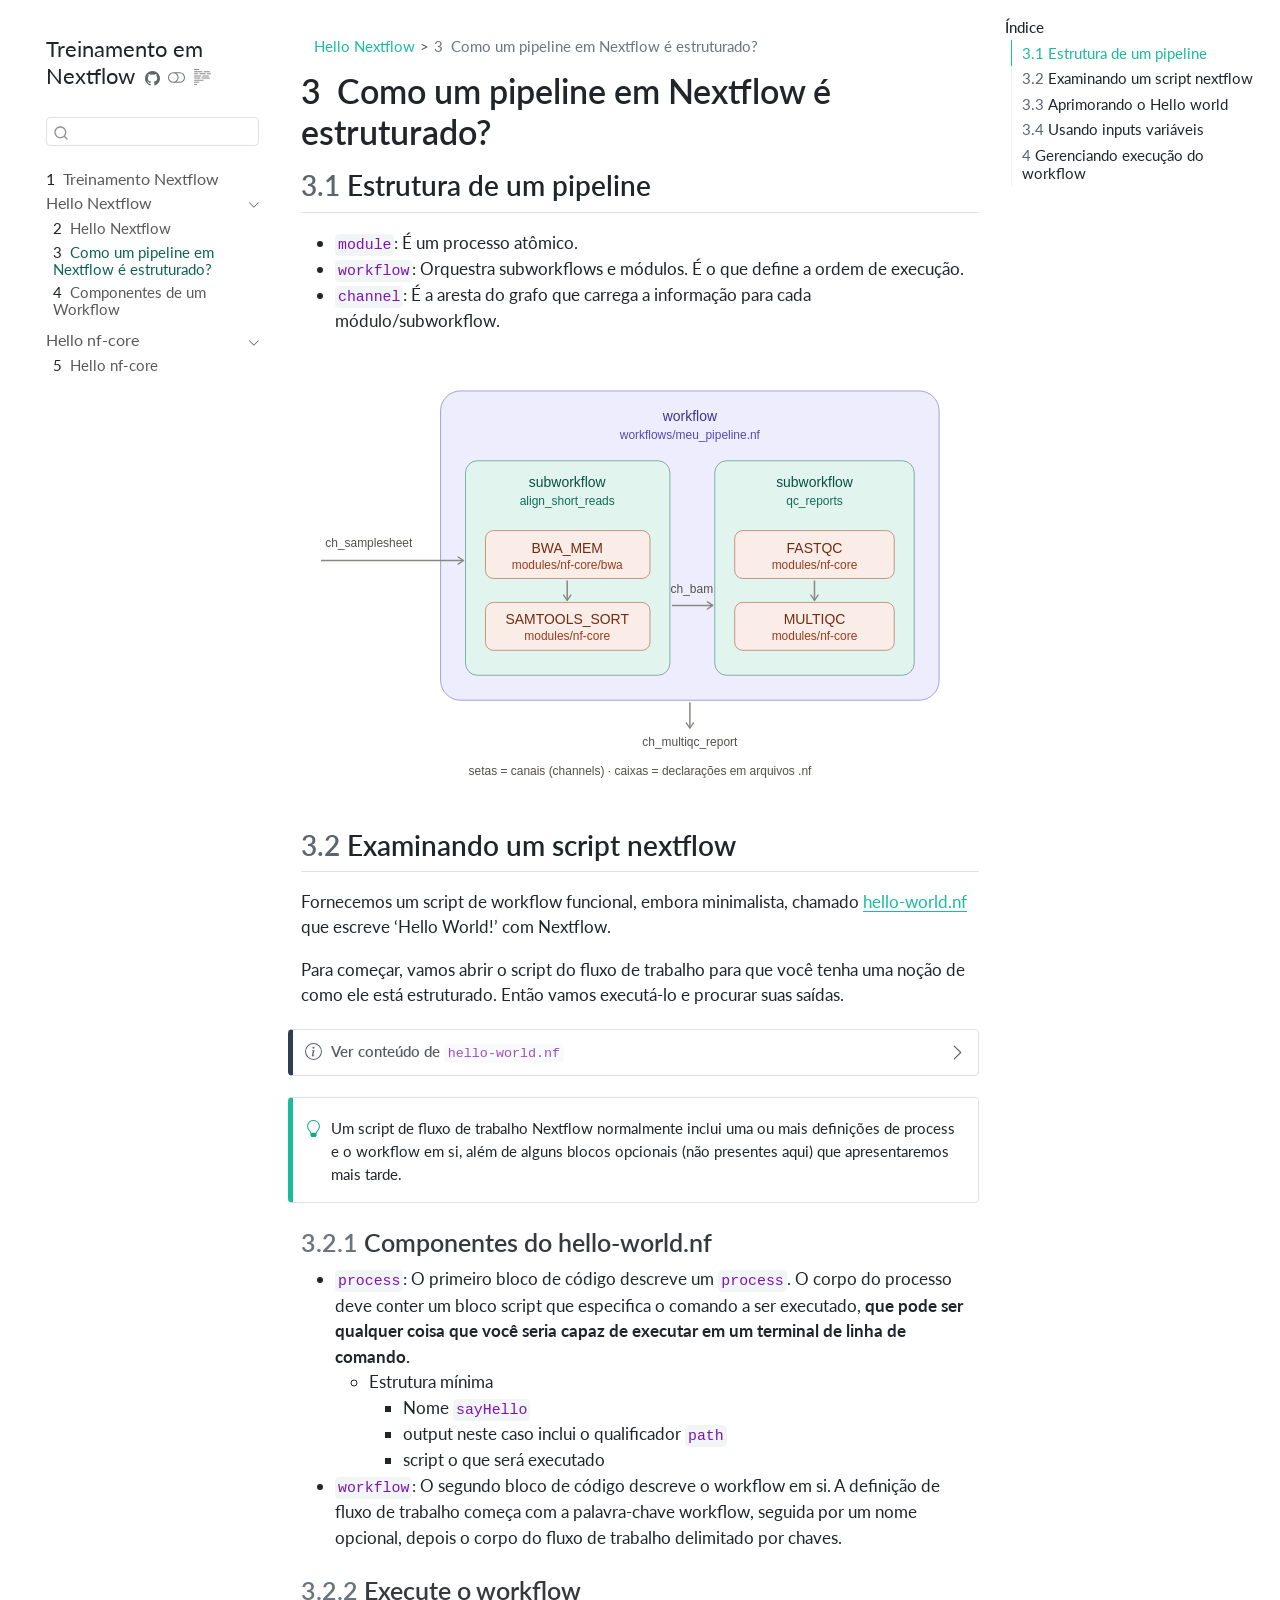
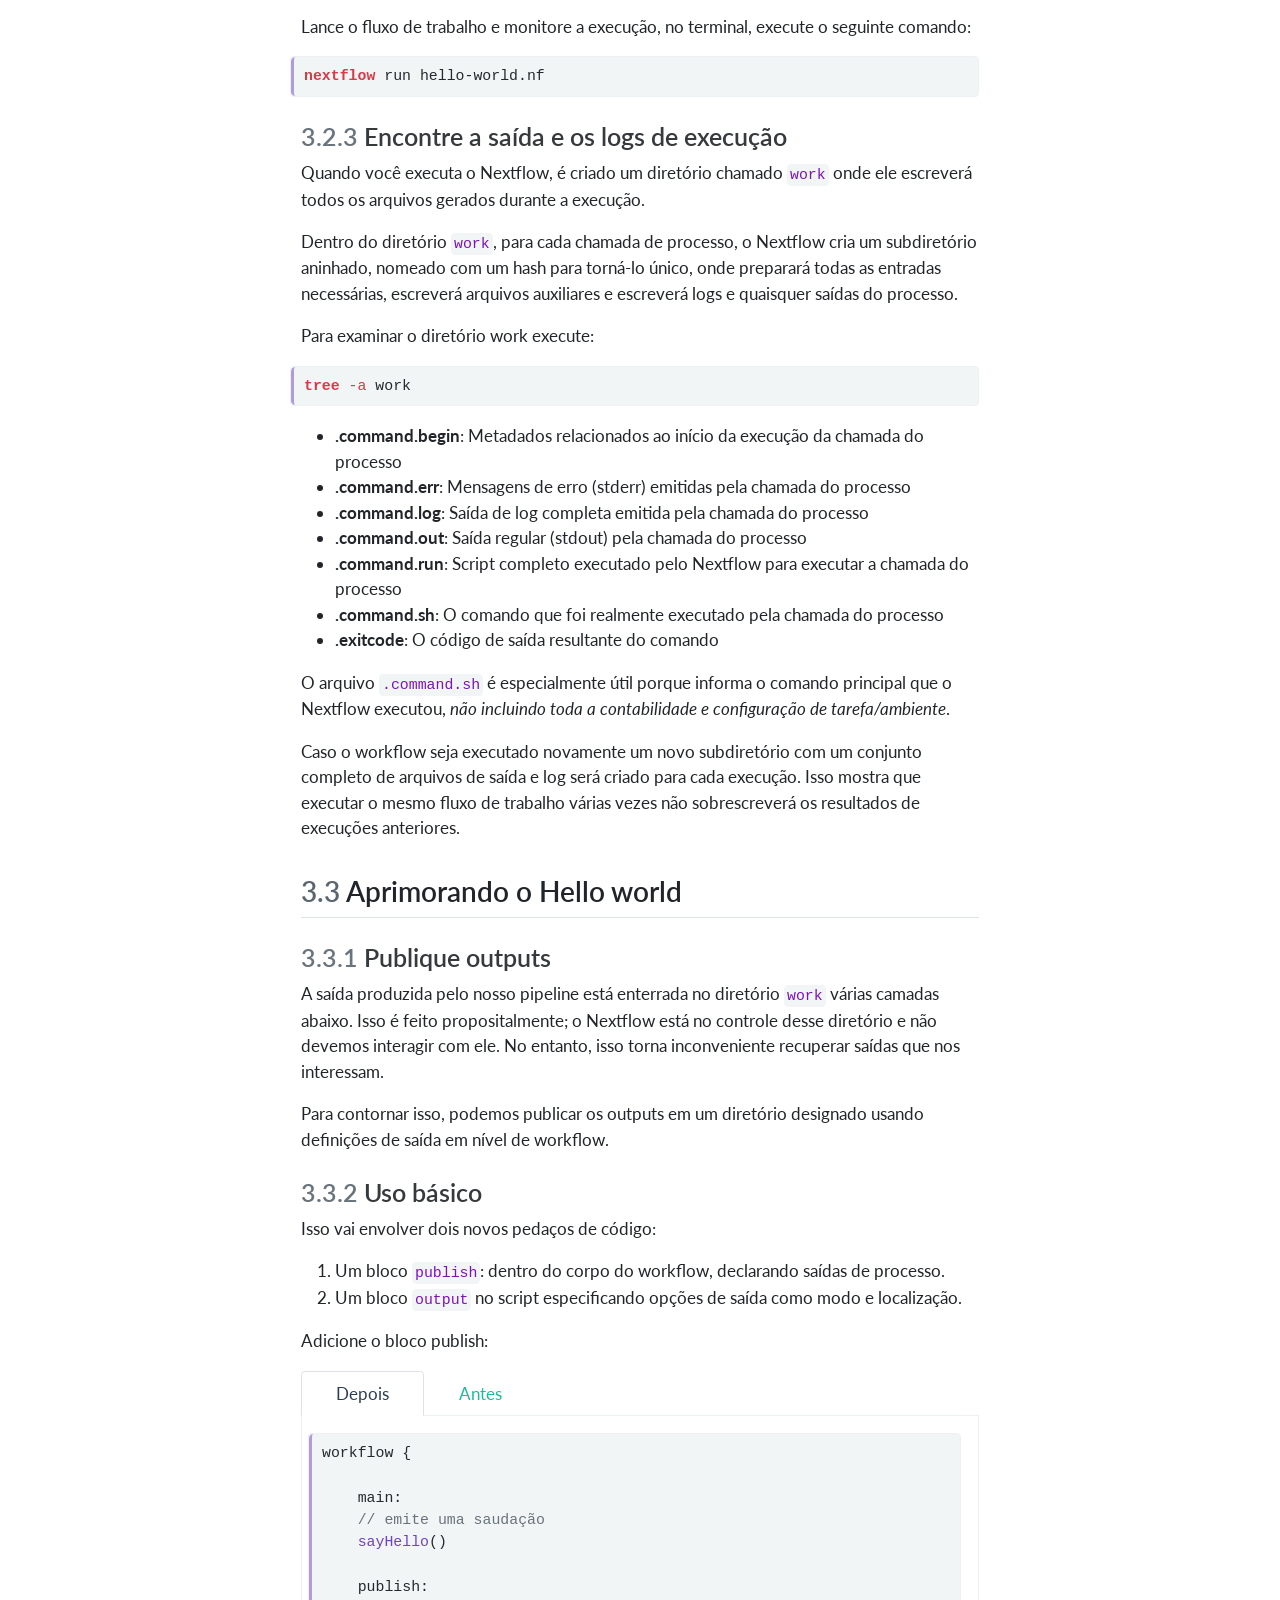
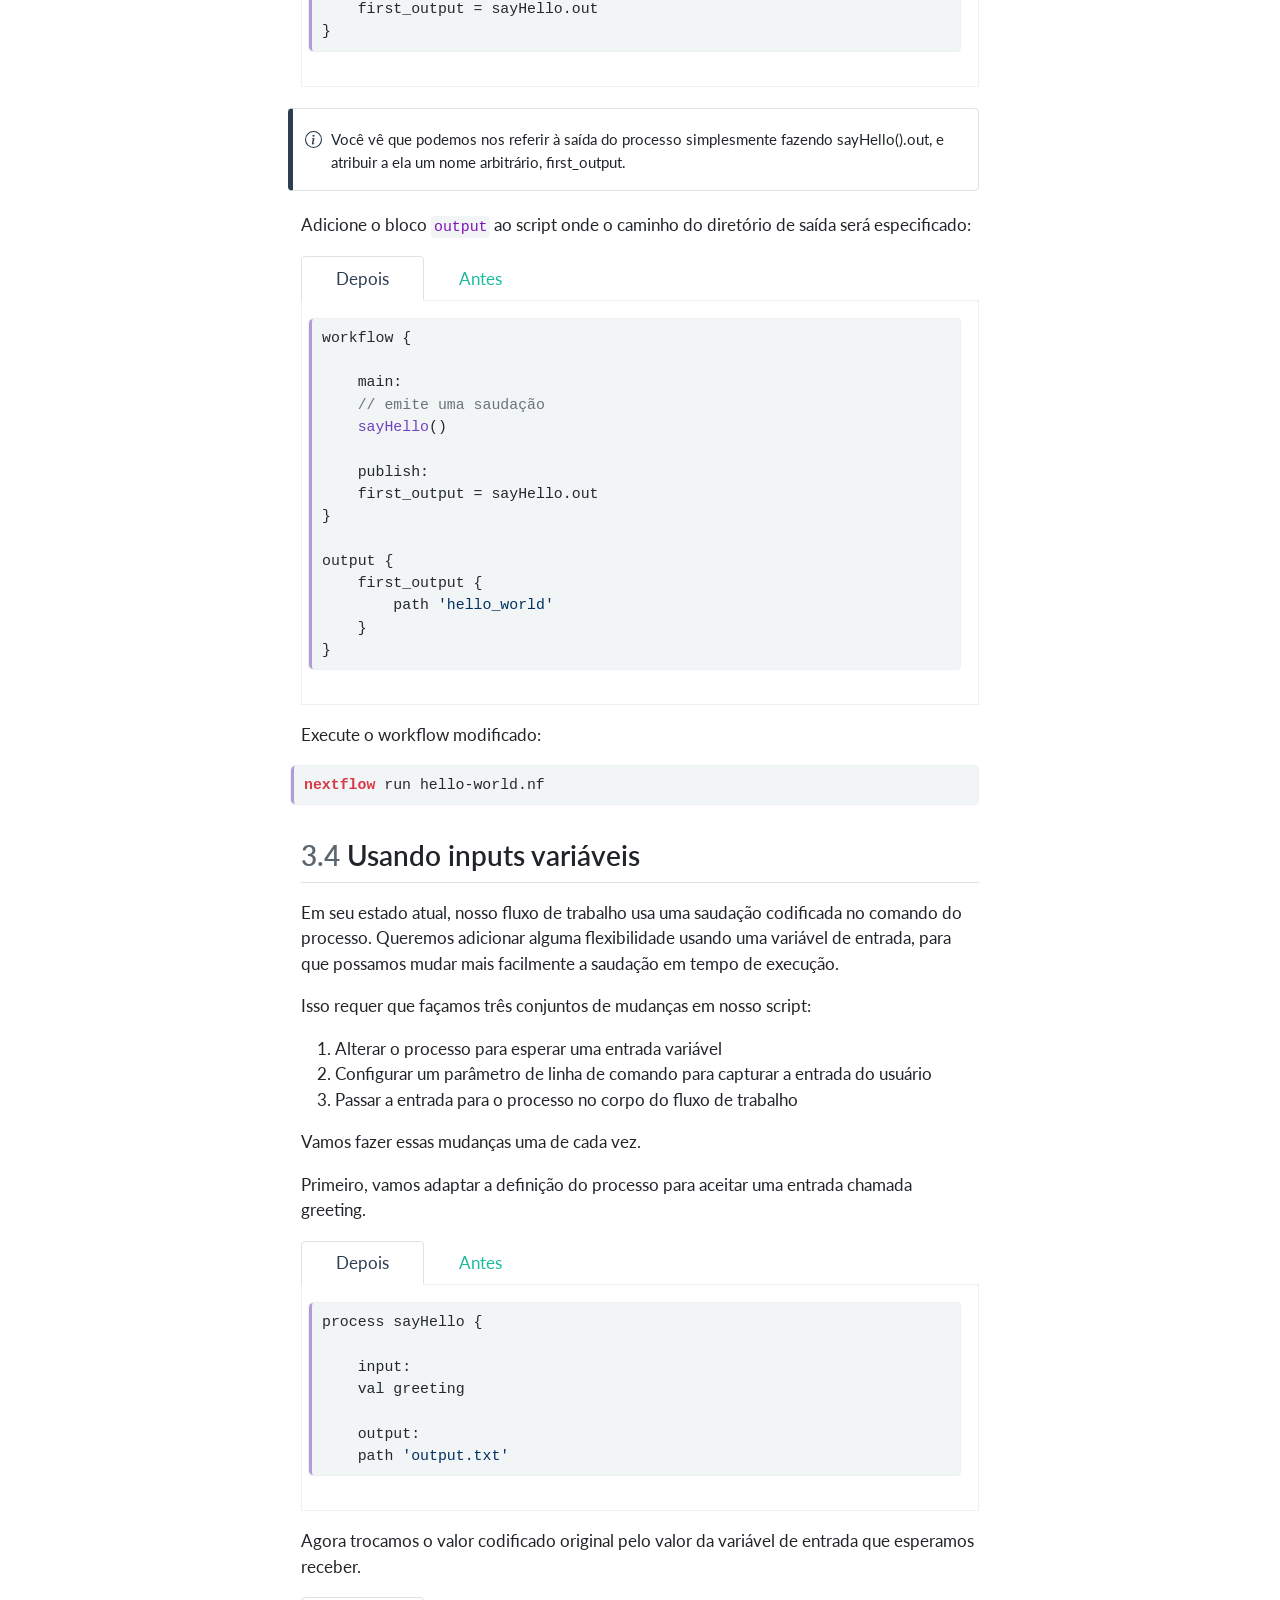
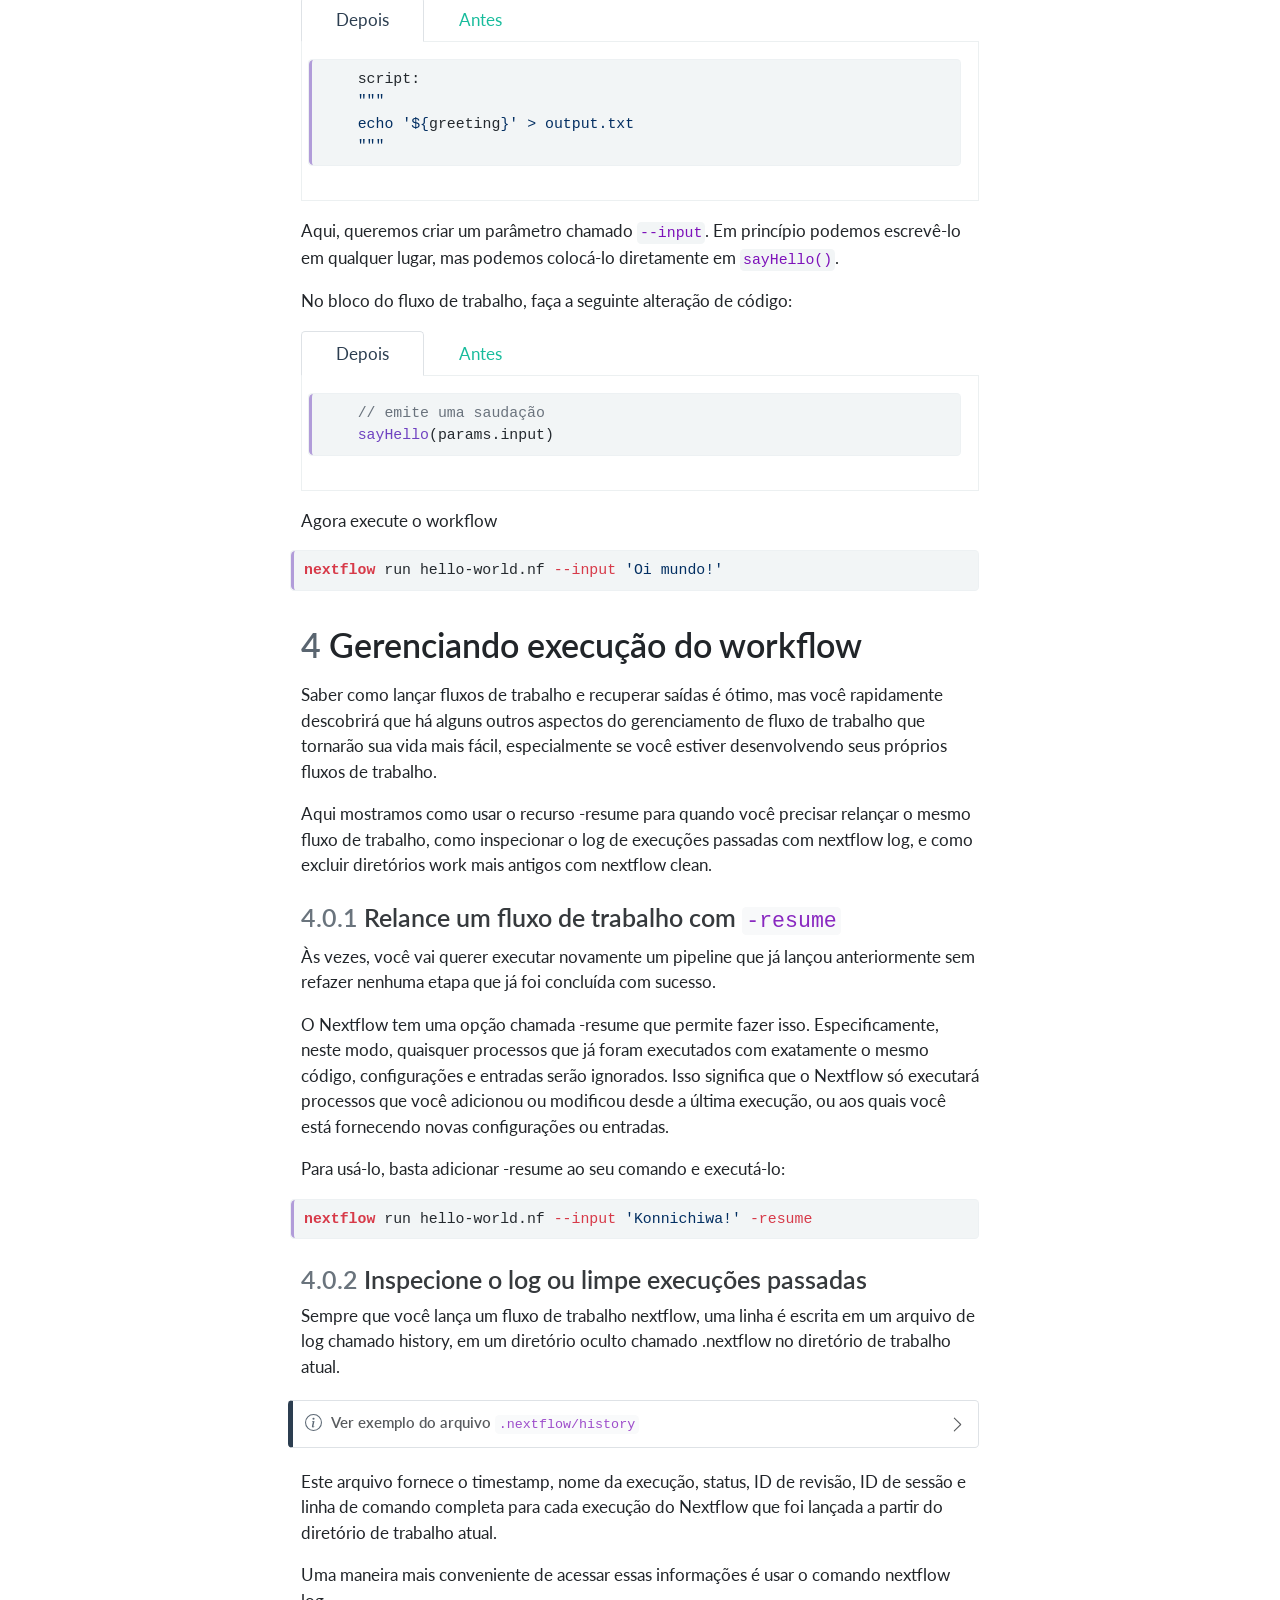
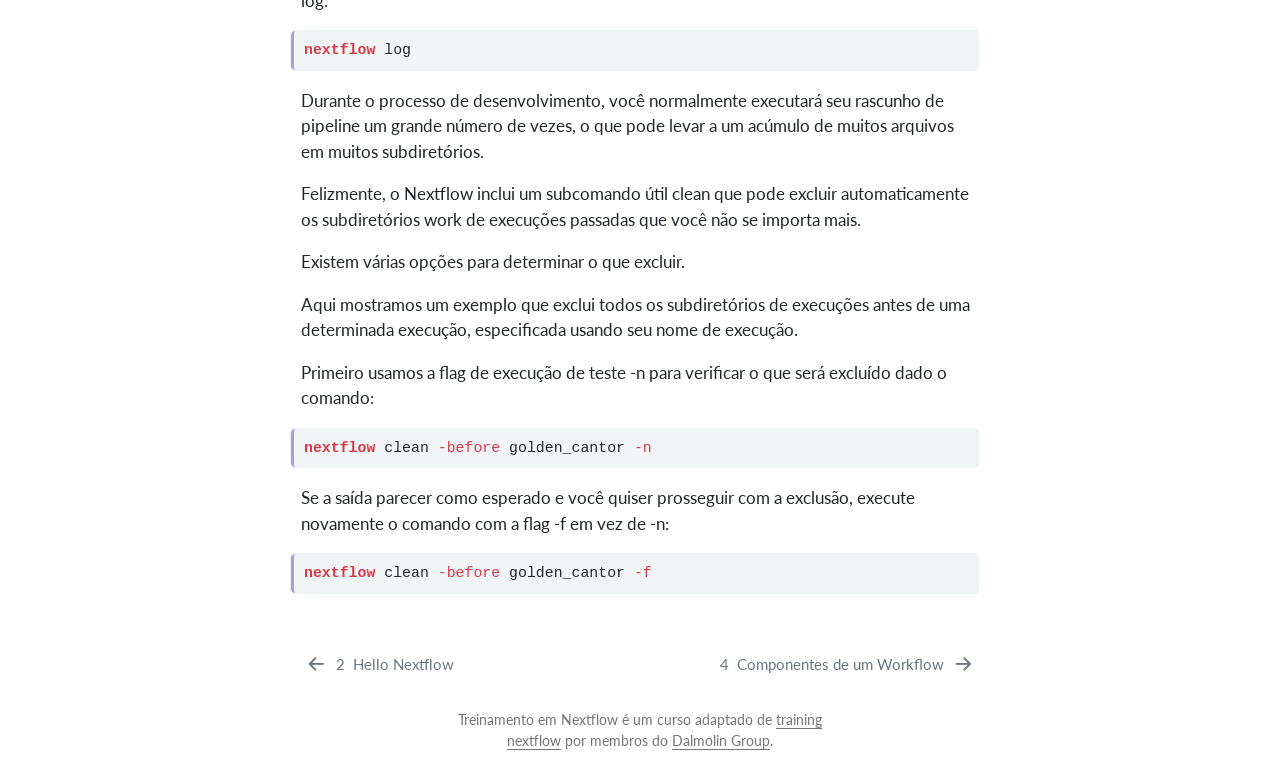
==== 01_2_hello_nextflow.html @ 9cb598df "Built site for gh-pages" ====
<!DOCTYPE html>
<html xmlns="http://www.w3.org/1999/xhtml" lang="pt-BR" xml:lang="pt-BR"><head>

<meta charset="utf-8">
<meta name="generator" content="quarto-1.10.18">

<meta name="viewport" content="width=device-width, initial-scale=1.0, user-scalable=yes">


<title>3&nbsp; Como um pipeline em Nextflow é estruturado? – Treinamento em Nextflow</title>
<style>
/* Default styles provided by pandoc.
** See https://pandoc.org/MANUAL.html#variables-for-html for config info.
*/
span.smallcaps{font-variant: small-caps;}
div.columns{display: flex; gap: 1.5em;}
div.column{flex: auto;}
@media screen {
div.columns{gap: min(4vw, 1.5em);}
div.column{overflow-x: auto;}
}
div.hanging-indent{margin-left: 1.5em; text-indent: -1.5em;}
ul.task-list{list-style: none;}
ul.task-list li input[type="checkbox"] {
  width: 0.8em;
  margin: 0 0.8em 0.2em -1em; /* quarto-specific, see https://github.com/quarto-dev/quarto-cli/issues/4556 */ 
  vertical-align: middle;
}
/* CSS for syntax highlighting */
html { -webkit-text-size-adjust: 100%; }
pre > code.sourceCode { white-space: pre; position: relative; }
pre > code.sourceCode > span { display: inline-block; line-height: 1.25; }
pre > code.sourceCode > span:empty { height: 1.2em; }
.sourceCode { overflow: visible; }
code.sourceCode > span { color: inherit; text-decoration: inherit; }
div.sourceCode { margin: 1em 0; }
pre.sourceCode { margin: 0; }
@media screen {
div.sourceCode { overflow: auto; }
}
@media print {
pre > code.sourceCode { white-space: pre-wrap; }
pre > code.sourceCode > span { text-indent: -5em; padding-left: 5em; }
}
pre.numberSource code
  { counter-reset: source-line 0; }
pre.numberSource code > span
  { position: relative; left: -4em; counter-increment: source-line; }
pre.numberSource code > span > a:first-child::before
  { content: counter(source-line);
    position: relative; left: -1em; text-align: right; vertical-align: baseline;
    border: none; display: inline-block;
    -webkit-touch-callout: none; -webkit-user-select: none;
    -khtml-user-select: none; -moz-user-select: none;
    -ms-user-select: none; user-select: none;
    padding: 0 4px; width: 4em;
  }
pre.numberSource { margin-left: 3em;  padding-left: 4px; }
div.sourceCode
  {   }
@media screen {
pre > code.sourceCode > span > a:first-child::before { text-decoration: underline; }
}
</style>


<script src="site_libs/quarto-nav/quarto-nav.js"></script>
<script src="site_libs/quarto-nav/headroom.min.js"></script>
<script src="site_libs/clipboard/clipboard.min.js"></script>
<script src="site_libs/quarto-search/autocomplete.umd.js"></script>
<script src="site_libs/quarto-search/fuse.min.js"></script>
<script src="site_libs/quarto-search/quarto-search.js"></script>
<meta name="quarto:offset" content="./">
<link href="./01_3_hello_nextflow.html" rel="next">
<link href="./01_1_hello_nextflow.html" rel="prev">
<link href="./content/images/dalmolin_icon.svg" rel="icon" type="image/svg+xml">
<script src="site_libs/quarto-html/quarto.js" type="module"></script>
<script src="site_libs/quarto-html/tabsets/tabsets.js" type="module"></script>
<script src="site_libs/quarto-html/popper.min.js"></script>
<script src="site_libs/quarto-html/tippy.umd.min.js"></script>
<script src="site_libs/quarto-html/anchor.min.js"></script>
<link href="site_libs/quarto-html/tippy.css" rel="stylesheet">
<link href="site_libs/quarto-html/quarto-syntax-highlighting-bb62276ab45c84d9efd712f51ff97b5a.css" rel="stylesheet" class="quarto-color-scheme" id="quarto-text-highlighting-styles">
<link href="site_libs/quarto-html/quarto-syntax-highlighting-dark-5a1953863e1f72ef3b996ef827f01ca7.css" rel="stylesheet" class="quarto-color-scheme quarto-color-alternate" id="quarto-text-highlighting-styles">
<link href="site_libs/quarto-html/quarto-syntax-highlighting-bb62276ab45c84d9efd712f51ff97b5a.css" rel="stylesheet" class="quarto-color-scheme-extra" id="quarto-text-highlighting-styles">
<script src="site_libs/bootstrap/bootstrap.min.js"></script>
<link href="site_libs/bootstrap/bootstrap-icons.css" rel="stylesheet">
<link href="site_libs/bootstrap/bootstrap-d132114d4b10ad95e4942235b6d008bb.min.css" rel="stylesheet" append-hash="true" class="quarto-color-scheme" id="quarto-bootstrap" data-mode="light">
<link href="site_libs/bootstrap/bootstrap-dark-146eb0c6646dbe20be96f61bd013ac73.min.css" rel="stylesheet" append-hash="true" class="quarto-color-scheme quarto-color-alternate" id="quarto-bootstrap" data-mode="dark">
<link href="site_libs/bootstrap/bootstrap-d132114d4b10ad95e4942235b6d008bb.min.css" rel="stylesheet" append-hash="true" class="quarto-color-scheme-extra" id="quarto-bootstrap" data-mode="light">
<script id="quarto-search-options" type="application/json">{
  "location": "sidebar",
  "copy-button": false,
  "collapse-after": 3,
  "panel-placement": "start",
  "type": "textbox",
  "limit": 50,
  "keyboard-shortcut": [
    "f",
    "/",
    "s"
  ],
  "show-item-context": false,
  "language": {
    "search-no-results-text": "Nenhum resultado",
    "search-matching-documents-text": "documentos correspondentes",
    "search-copy-link-title": "Copiar link para a busca",
    "search-hide-matches-text": "Esconder correspondências adicionais",
    "search-more-match-text": "mais correspondência neste documento",
    "search-more-matches-text": "mais correspondências neste documento",
    "search-clear-button-title": "Limpar",
    "search-text-placeholder": "",
    "search-detached-cancel-button-title": "Cancelar",
    "search-submit-button-title": "Enviar",
    "search-label": "Procurar"
  }
}</script>


</head>

<body class="nav-sidebar floating quarto-light"><script id="quarto-html-before-body" type="application/javascript">
    const toggleBodyColorMode = (bsSheetEl) => {
      const mode = bsSheetEl.getAttribute("data-mode");
      const bodyEl = window.document.querySelector("body");
      if (mode === "dark") {
        bodyEl.classList.add("quarto-dark");
        bodyEl.classList.remove("quarto-light");
      } else {
        bodyEl.classList.add("quarto-light");
        bodyEl.classList.remove("quarto-dark");
      }
    }
    const toggleBodyColorPrimary = () => {
      const bsSheetEl = window.document.querySelector("link#quarto-bootstrap:not([rel=disabled-stylesheet])");
      if (bsSheetEl) {
        toggleBodyColorMode(bsSheetEl);
      }
    }
    const setColorSchemeToggle = (alternate) => {
      const toggles = window.document.querySelectorAll('.quarto-color-scheme-toggle');
      for (let i=0; i < toggles.length; i++) {
        const toggle = toggles[i];
        if (toggle) {
          if (alternate) {
            toggle.classList.add("alternate");
          } else {
            toggle.classList.remove("alternate");
          }
        }
      }
    };
    const toggleColorMode = (alternate) => {
      // Switch the stylesheets
      const primaryStylesheets = window.document.querySelectorAll('link.quarto-color-scheme:not(.quarto-color-alternate)');
      const alternateStylesheets = window.document.querySelectorAll('link.quarto-color-scheme.quarto-color-alternate');
      manageTransitions('#quarto-margin-sidebar .nav-link', false);
      if (alternate) {
        // note: dark is layered on light, we don't disable primary!
        enableStylesheet(alternateStylesheets);
        for (const sheetNode of alternateStylesheets) {
          if (sheetNode.id === "quarto-bootstrap") {
            toggleBodyColorMode(sheetNode);
          }
        }
      } else {
        disableStylesheet(alternateStylesheets);
        enableStylesheet(primaryStylesheets)
        toggleBodyColorPrimary();
      }
      manageTransitions('#quarto-margin-sidebar .nav-link', true);
      // Switch the toggles
      setColorSchemeToggle(alternate)
      // Hack to workaround the fact that safari doesn't
      // properly recolor the scrollbar when toggling (#1455)
      if (navigator.userAgent.indexOf('Safari') > 0 && navigator.userAgent.indexOf('Chrome') == -1) {
        manageTransitions("body", false);
        window.scrollTo(0, 1);
        setTimeout(() => {
          window.scrollTo(0, 0);
          manageTransitions("body", true);
        }, 40);
      }
    }
    const disableStylesheet = (stylesheets) => {
      for (let i=0; i < stylesheets.length; i++) {
        const stylesheet = stylesheets[i];
        stylesheet.rel = 'disabled-stylesheet';
      }
    }
    const enableStylesheet = (stylesheets) => {
      for (let i=0; i < stylesheets.length; i++) {
        const stylesheet = stylesheets[i];
        if(stylesheet.rel !== 'stylesheet') { // for Chrome, which will still FOUC without this check
          stylesheet.rel = 'stylesheet';
        }
      }
    }
    const manageTransitions = (selector, allowTransitions) => {
      const els = window.document.querySelectorAll(selector);
      for (let i=0; i < els.length; i++) {
        const el = els[i];
        if (allowTransitions) {
          el.classList.remove('notransition');
        } else {
          el.classList.add('notransition');
        }
      }
    }
    const isFileUrl = () => {
      return window.location.protocol === 'file:';
    }
    const hasAlternateSentinel = () => {
      let styleSentinel = getColorSchemeSentinel();
      if (styleSentinel !== null) {
        return styleSentinel === "alternate";
      } else {
        return false;
      }
    }
    const setStyleSentinel = (alternate) => {
      const value = alternate ? "alternate" : "default";
      if (!isFileUrl()) {
        window.localStorage.setItem("quarto-color-scheme", value);
      } else {
        localAlternateSentinel = value;
      }
    }
    const getColorSchemeSentinel = () => {
      if (!isFileUrl()) {
        const storageValue = window.localStorage.getItem("quarto-color-scheme");
        return storageValue != null ? storageValue : localAlternateSentinel;
      } else {
        return localAlternateSentinel;
      }
    }
    const toggleGiscusIfUsed = (isAlternate, darkModeDefault) => {
      const baseTheme = document.querySelector('#giscus-base-theme')?.value ?? 'light';
      const alternateTheme = document.querySelector('#giscus-alt-theme')?.value ?? 'dark';
      let newTheme = '';
      if(authorPrefersDark) {
        newTheme = isAlternate ? baseTheme : alternateTheme;
      } else {
        newTheme = isAlternate ? alternateTheme : baseTheme;
      }
      const changeGiscusTheme = () => {
        // From: https://github.com/giscus/giscus/issues/336
        const sendMessage = (message) => {
          const iframe = document.querySelector('iframe.giscus-frame');
          if (!iframe) return;
          iframe.contentWindow.postMessage({ giscus: message }, 'https://giscus.app');
        }
        sendMessage({
          setConfig: {
            theme: newTheme
          }
        });
      }
      const isGiscussLoaded = window.document.querySelector('iframe.giscus-frame') !== null;
      if (isGiscussLoaded) {
        changeGiscusTheme();
      }
    };
    const authorPrefersDark = false;
    const darkModeDefault = authorPrefersDark;
      document.querySelector('link#quarto-text-highlighting-styles.quarto-color-scheme-extra').rel = 'disabled-stylesheet';
      document.querySelector('link#quarto-bootstrap.quarto-color-scheme-extra').rel = 'disabled-stylesheet';
    let localAlternateSentinel = darkModeDefault ? 'alternate' : 'default';
    // Dark / light mode switch
    window.quartoToggleColorScheme = () => {
      // Read the current dark / light value
      let toAlternate = !hasAlternateSentinel();
      toggleColorMode(toAlternate);
      setStyleSentinel(toAlternate);
      toggleGiscusIfUsed(toAlternate, darkModeDefault);
      window.dispatchEvent(new Event('resize'));
    };
    // Switch to dark mode if need be
    if (hasAlternateSentinel()) {
      toggleColorMode(true);
    } else {
      toggleColorMode(false);
    }
  </script>

<div id="quarto-search-results"></div>
  <header id="quarto-header" class="headroom fixed-top">
  <nav class="quarto-secondary-nav">
    <div class="container-fluid d-flex">
      <button type="button" class="quarto-btn-toggle btn" data-bs-toggle="collapse" role="button" data-bs-target=".quarto-sidebar-collapse-item" aria-controls="quarto-sidebar" aria-expanded="false" aria-label="Alternar barra lateral" onclick="if (window.quartoToggleHeadroom) { window.quartoToggleHeadroom(); }">
        <i class="bi bi-layout-text-sidebar-reverse"></i>
      </button>
        <nav class="quarto-page-breadcrumbs" aria-label="breadcrumb"><ol class="breadcrumb"><li class="breadcrumb-item"><a href="./01_1_hello_nextflow.html">Hello Nextflow</a></li><li class="breadcrumb-item"><a href="./01_2_hello_nextflow.html"><span class="chapter-number">3</span>&nbsp; <span class="chapter-title">Como um pipeline em Nextflow é estruturado?</span></a></li></ol></nav>
        <a class="flex-grow-1" role="navigation" data-bs-toggle="collapse" data-bs-target=".quarto-sidebar-collapse-item" aria-controls="quarto-sidebar" aria-expanded="false" aria-label="Alternar barra lateral" onclick="if (window.quartoToggleHeadroom) { window.quartoToggleHeadroom(); }">      
        </a>
      <button type="button" class="btn quarto-search-button" aria-label="Procurar" onclick="window.quartoOpenSearch();">
        <i class="bi bi-search"></i>
      </button>
    </div>
  </nav>
</header>
<!-- content -->
<div id="quarto-content" class="quarto-container page-columns page-rows-contents page-layout-article">
<!-- sidebar -->
  <nav id="quarto-sidebar" class="sidebar collapse collapse-horizontal quarto-sidebar-collapse-item sidebar-navigation floating overflow-auto">
    <div class="pt-lg-2 mt-2 text-left sidebar-header">
    <div class="sidebar-title mb-0 py-0">
      <a href="./">Treinamento em Nextflow</a> 
        <div class="sidebar-tools-main tools-wide">
    <a href="https://github.com/dalmolingroup/nextflow_training" title="Código fonte" class="quarto-navigation-tool px-1" aria-label="Código fonte"><i class="bi bi-github"></i></a>
  <a href="" class="quarto-color-scheme-toggle quarto-navigation-tool  px-1" onclick="window.quartoToggleColorScheme(); return false;" title="Alternar modo escuro"><i class="bi"></i></a>
  <a href="" class="quarto-reader-toggle quarto-navigation-tool px-1" onclick="window.quartoToggleReader(); return false;" title="Alternar modo de leitor">
  <div class="quarto-reader-toggle-btn">
  <i class="bi"></i>
  </div>
</a>
</div>
    </div>
      </div>
        <div class="mt-2 flex-shrink-0 align-items-center">
        <div class="sidebar-search">
        <div id="quarto-search" class="" title="Procurar"></div>
        </div>
        </div>
    <div class="sidebar-menu-container"> 
    <ul class="list-unstyled mt-1">
        <li class="sidebar-item">
  <div class="sidebar-item-container"> 
  <a href="./index.html" class="sidebar-item-text sidebar-link">
 <span class="menu-text"><span class="chapter-number">1</span>&nbsp; <span class="chapter-title">Treinamento Nextflow</span></span></a>
  </div>
</li>
        <li class="sidebar-item sidebar-item-section">
      <div class="sidebar-item-container"> 
            <a class="sidebar-item-text sidebar-link text-start" data-bs-toggle="collapse" data-bs-target="#quarto-sidebar-section-1" role="navigation" aria-expanded="true">
 <span class="menu-text">Hello Nextflow</span></a>
          <a class="sidebar-item-toggle text-start" data-bs-toggle="collapse" data-bs-target="#quarto-sidebar-section-1" role="navigation" aria-expanded="true" aria-label="Alternar seção">
            <i class="bi bi-chevron-right ms-2"></i>
          </a> 
      </div>
      <ul id="quarto-sidebar-section-1" class="collapse list-unstyled sidebar-section depth1 show">  
          <li class="sidebar-item">
  <div class="sidebar-item-container"> 
  <a href="./01_1_hello_nextflow.html" class="sidebar-item-text sidebar-link">
 <span class="menu-text"><span class="chapter-number">2</span>&nbsp; <span class="chapter-title">Hello Nextflow</span></span></a>
  </div>
</li>
          <li class="sidebar-item">
  <div class="sidebar-item-container"> 
  <a href="./01_2_hello_nextflow.html" class="sidebar-item-text sidebar-link active">
 <span class="menu-text"><span class="chapter-number">3</span>&nbsp; <span class="chapter-title">Como um pipeline em Nextflow é estruturado?</span></span></a>
  </div>
</li>
          <li class="sidebar-item">
  <div class="sidebar-item-container"> 
  <a href="./01_3_hello_nextflow.html" class="sidebar-item-text sidebar-link">
 <span class="menu-text"><span class="chapter-number">4</span>&nbsp; <span class="chapter-title">Componentes de um Workflow</span></span></a>
  </div>
</li>
      </ul>
  </li>
        <li class="sidebar-item sidebar-item-section">
      <div class="sidebar-item-container"> 
            <a class="sidebar-item-text sidebar-link text-start" data-bs-toggle="collapse" data-bs-target="#quarto-sidebar-section-2" role="navigation" aria-expanded="true">
 <span class="menu-text">Hello nf-core</span></a>
          <a class="sidebar-item-toggle text-start" data-bs-toggle="collapse" data-bs-target="#quarto-sidebar-section-2" role="navigation" aria-expanded="true" aria-label="Alternar seção">
            <i class="bi bi-chevron-right ms-2"></i>
          </a> 
      </div>
      <ul id="quarto-sidebar-section-2" class="collapse list-unstyled sidebar-section depth1 show">  
          <li class="sidebar-item">
  <div class="sidebar-item-container"> 
  <a href="./02_hello_nf-core.html" class="sidebar-item-text sidebar-link">
 <span class="menu-text"><span class="chapter-number">5</span>&nbsp; <span class="chapter-title">Hello nf-core</span></span></a>
  </div>
</li>
      </ul>
  </li>
    </ul>
    </div>
</nav>
<div id="quarto-sidebar-glass" class="quarto-sidebar-collapse-item" data-bs-toggle="collapse" data-bs-target=".quarto-sidebar-collapse-item"></div>
<!-- margin-sidebar -->
    <div id="quarto-margin-sidebar" class="sidebar margin-sidebar">
        <nav id="TOC" role="doc-toc" class="toc-active">
    <h2 id="toc-title">Índice</h2>
   
  <ul>
  <li><a href="#estrutura-de-um-pipeline" id="toc-estrutura-de-um-pipeline" class="nav-link active" data-scroll-target="#estrutura-de-um-pipeline"><span class="header-section-number">3.1</span> Estrutura de um pipeline</a></li>
  <li><a href="#examinando-um-script-nextflow" id="toc-examinando-um-script-nextflow" class="nav-link" data-scroll-target="#examinando-um-script-nextflow"><span class="header-section-number">3.2</span> Examinando um script nextflow</a>
  <ul class="collapse">
  <li><a href="#componentes-do-hello-world.nf" id="toc-componentes-do-hello-world.nf" class="nav-link" data-scroll-target="#componentes-do-hello-world.nf"><span class="header-section-number">3.2.1</span> Componentes do hello-world.nf</a></li>
  <li><a href="#execute-o-workflow" id="toc-execute-o-workflow" class="nav-link" data-scroll-target="#execute-o-workflow"><span class="header-section-number">3.2.2</span> Execute o workflow</a></li>
  <li><a href="#encontre-a-saída-e-os-logs-de-execução" id="toc-encontre-a-saída-e-os-logs-de-execução" class="nav-link" data-scroll-target="#encontre-a-saída-e-os-logs-de-execução"><span class="header-section-number">3.2.3</span> Encontre a saída e os logs de execução</a></li>
  </ul></li>
  <li><a href="#aprimorando-o-hello-world" id="toc-aprimorando-o-hello-world" class="nav-link" data-scroll-target="#aprimorando-o-hello-world"><span class="header-section-number">3.3</span> Aprimorando o Hello world</a>
  <ul class="collapse">
  <li><a href="#publique-outputs" id="toc-publique-outputs" class="nav-link" data-scroll-target="#publique-outputs"><span class="header-section-number">3.3.1</span> Publique outputs</a></li>
  <li><a href="#uso-básico" id="toc-uso-básico" class="nav-link" data-scroll-target="#uso-básico"><span class="header-section-number">3.3.2</span> Uso básico</a></li>
  </ul></li>
  <li><a href="#usando-inputs-variáveis" id="toc-usando-inputs-variáveis" class="nav-link" data-scroll-target="#usando-inputs-variáveis"><span class="header-section-number">3.4</span> Usando inputs variáveis</a></li>
  <li><a href="#gerenciando-execução-do-workflow" id="toc-gerenciando-execução-do-workflow" class="nav-link" data-scroll-target="#gerenciando-execução-do-workflow"><span class="header-section-number">4</span> Gerenciando execução do workflow</a>
  <ul class="collapse">
  <li><a href="#relance-um-fluxo-de-trabalho-com--resume" id="toc-relance-um-fluxo-de-trabalho-com--resume" class="nav-link" data-scroll-target="#relance-um-fluxo-de-trabalho-com--resume"><span class="header-section-number">4.0.1</span> Relance um fluxo de trabalho com <code>-resume</code></a></li>
  <li><a href="#inspecione-o-log-ou-limpe-execuções-passadas" id="toc-inspecione-o-log-ou-limpe-execuções-passadas" class="nav-link" data-scroll-target="#inspecione-o-log-ou-limpe-execuções-passadas"><span class="header-section-number">4.0.2</span> Inspecione o log ou limpe execuções passadas</a></li>
  </ul></li>
  </ul>
</nav>
    </div>
<!-- main -->
<main class="content" id="quarto-document-content">


<header id="title-block-header" class="quarto-title-block default"><nav class="quarto-page-breadcrumbs quarto-title-breadcrumbs d-none d-lg-block" aria-label="breadcrumb"><ol class="breadcrumb"><li class="breadcrumb-item"><a href="./01_1_hello_nextflow.html">Hello Nextflow</a></li><li class="breadcrumb-item"><a href="./01_2_hello_nextflow.html"><span class="chapter-number">3</span>&nbsp; <span class="chapter-title">Como um pipeline em Nextflow é estruturado?</span></a></li></ol></nav>
<div class="quarto-title">
<h1 class="title"><span class="chapter-number">3</span>&nbsp; <span class="chapter-title">Como um pipeline em Nextflow é estruturado?</span></h1>
</div>



<div class="quarto-title-meta">

    
  
    
  </div>
  


</header>


<section id="estrutura-de-um-pipeline" class="level2" data-number="3.1">
<h2 data-number="3.1" class="anchored" data-anchor-id="estrutura-de-um-pipeline"><span class="header-section-number">3.1</span> Estrutura de um pipeline</h2>
<ul>
<li><strong><code>module</code></strong>: É um processo atômico.</li>
<li><strong><code>workflow</code></strong>: Orquestra subworkflows e módulos. É o que define a ordem de execução.</li>
<li><strong><code>channel</code></strong>: É a aresta do grafo que carrega a informação para cada módulo/subworkflow.</li>
</ul>
<p><img src="images/nextflow_workflow_subworkflow_module_structure.svg" class="img-fluid"></p>
</section>
<section id="examinando-um-script-nextflow" class="level2" data-number="3.2">
<h2 data-number="3.2" class="anchored" data-anchor-id="examinando-um-script-nextflow"><span class="header-section-number">3.2</span> Examinando um script nextflow</h2>
<p>Fornecemos um script de workflow funcional, embora minimalista, chamado <a href="../hello_nextflow/hello-world.nf">hello-world.nf</a> que escreve ‘Hello World!’ com Nextflow.</p>
<p>Para começar, vamos abrir o script do fluxo de trabalho para que você tenha uma noção de como ele está estruturado. Então vamos executá-lo e procurar suas saídas.</p>
<div class="callout callout-style-simple callout-note callout-titled">
<div class="callout-header d-flex align-content-center collapsed" data-bs-toggle="collapse" data-bs-target=".callout-1-contents" aria-controls="callout-1" aria-expanded="false" aria-label="Toggle callout">
<div class="callout-icon-container">
<i class="callout-icon"></i>
</div>
<div class="callout-title-container flex-fill">
<span class="screen-reader-only">Nota</span>Ver conteúdo de <code>hello-world.nf</code>
</div>
<div class="callout-btn-toggle d-inline-block border-0 py-1 ps-1 pe-0 float-end"><i class="callout-toggle"></i></div>
</div>
<div id="callout-1" class="callout-1-contents callout-collapse collapse">
<div class="callout-body-container callout-body">
<div class="code-copy-outer-scaffold"><div class="sourceCode" id="cb1"><pre class="sourceCode groovy code-with-copy"><code class="sourceCode groovy"><span id="cb1-1"><a href="#cb1-1" aria-hidden="true" tabindex="-1"></a>#<span class="op">!</span><span class="st">/usr/</span>bin<span class="op">/</span>env nextflow</span>
<span id="cb1-2"><a href="#cb1-2" aria-hidden="true" tabindex="-1"></a></span>
<span id="cb1-3"><a href="#cb1-3" aria-hidden="true" tabindex="-1"></a><span class="co">/*</span></span>
<span id="cb1-4"><a href="#cb1-4" aria-hidden="true" tabindex="-1"></a><span class="co"> * Use echo to print 'Hello World!' to a file</span></span>
<span id="cb1-5"><a href="#cb1-5" aria-hidden="true" tabindex="-1"></a><span class="co"> */</span></span>
<span id="cb1-6"><a href="#cb1-6" aria-hidden="true" tabindex="-1"></a>process sayHello <span class="op">{</span></span>
<span id="cb1-7"><a href="#cb1-7" aria-hidden="true" tabindex="-1"></a></span>
<span id="cb1-8"><a href="#cb1-8" aria-hidden="true" tabindex="-1"></a>    output<span class="op">:</span></span>
<span id="cb1-9"><a href="#cb1-9" aria-hidden="true" tabindex="-1"></a>    path <span class="st">'output.txt'</span></span>
<span id="cb1-10"><a href="#cb1-10" aria-hidden="true" tabindex="-1"></a></span>
<span id="cb1-11"><a href="#cb1-11" aria-hidden="true" tabindex="-1"></a>    script<span class="op">:</span></span>
<span id="cb1-12"><a href="#cb1-12" aria-hidden="true" tabindex="-1"></a>    <span class="st">"""</span></span>
<span id="cb1-13"><a href="#cb1-13" aria-hidden="true" tabindex="-1"></a><span class="st">    echo 'Hello World!' &gt; output.txt</span></span>
<span id="cb1-14"><a href="#cb1-14" aria-hidden="true" tabindex="-1"></a><span class="st">    """</span></span>
<span id="cb1-15"><a href="#cb1-15" aria-hidden="true" tabindex="-1"></a><span class="op">}</span></span>
<span id="cb1-16"><a href="#cb1-16" aria-hidden="true" tabindex="-1"></a></span>
<span id="cb1-17"><a href="#cb1-17" aria-hidden="true" tabindex="-1"></a>workflow <span class="op">{</span></span>
<span id="cb1-18"><a href="#cb1-18" aria-hidden="true" tabindex="-1"></a></span>
<span id="cb1-19"><a href="#cb1-19" aria-hidden="true" tabindex="-1"></a>    main<span class="op">:</span></span>
<span id="cb1-20"><a href="#cb1-20" aria-hidden="true" tabindex="-1"></a>    <span class="co">// emit a greeting</span></span>
<span id="cb1-21"><a href="#cb1-21" aria-hidden="true" tabindex="-1"></a>    <span class="fu">sayHello</span><span class="op">()</span></span>
<span id="cb1-22"><a href="#cb1-22" aria-hidden="true" tabindex="-1"></a></span>
<span id="cb1-23"><a href="#cb1-23" aria-hidden="true" tabindex="-1"></a><span class="op">}</span></span></code></pre></div><button title="Copiar para a área de transferência" class="code-copy-button"><i class="bi"></i></button></div>
</div>
</div>
</div>
<div class="callout callout-style-simple callout-tip">
<div class="callout-body d-flex">
<div class="callout-icon-container">
<i class="callout-icon"></i>
</div>
<div class="callout-body-container">
<p>Um script de fluxo de trabalho Nextflow normalmente inclui uma ou mais definições de process e o workflow em si, além de alguns blocos opcionais (não presentes aqui) que apresentaremos mais tarde.</p>
</div>
</div>
</div>
<section id="componentes-do-hello-world.nf" class="level3" data-number="3.2.1">
<h3 data-number="3.2.1" class="anchored" data-anchor-id="componentes-do-hello-world.nf"><span class="header-section-number">3.2.1</span> Componentes do hello-world.nf</h3>
<ul>
<li><strong><code>process</code></strong>: O primeiro bloco de código descreve um <code>process</code>. O corpo do processo deve conter um bloco script que especifica o comando a ser executado, <strong>que pode ser qualquer coisa que você seria capaz de executar em um terminal de linha de comando.</strong>
<ul>
<li>Estrutura mínima
<ul>
<li>Nome <code>sayHello</code></li>
<li>output neste caso inclui o qualificador <code>path</code></li>
<li>script o que será executado</li>
</ul></li>
</ul></li>
<li><strong><code>workflow</code></strong>: O segundo bloco de código descreve o workflow em si. A definição de fluxo de trabalho começa com a palavra-chave workflow, seguida por um nome opcional, depois o corpo do fluxo de trabalho delimitado por chaves.</li>
</ul>
</section>
<section id="execute-o-workflow" class="level3" data-number="3.2.2">
<h3 data-number="3.2.2" class="anchored" data-anchor-id="execute-o-workflow"><span class="header-section-number">3.2.2</span> Execute o workflow</h3>
<p>Lance o fluxo de trabalho e monitore a execução, no terminal, execute o seguinte comando:</p>
<div class="code-copy-outer-scaffold"><div class="sourceCode" id="cb2"><pre class="sourceCode bash code-with-copy"><code class="sourceCode bash"><span id="cb2-1"><a href="#cb2-1" aria-hidden="true" tabindex="-1"></a><span class="ex">nextflow</span> run hello-world.nf</span></code></pre></div><button title="Copiar para a área de transferência" class="code-copy-button"><i class="bi"></i></button></div>
</section>
<section id="encontre-a-saída-e-os-logs-de-execução" class="level3" data-number="3.2.3">
<h3 data-number="3.2.3" class="anchored" data-anchor-id="encontre-a-saída-e-os-logs-de-execução"><span class="header-section-number">3.2.3</span> Encontre a saída e os logs de execução</h3>
<p>Quando você executa o Nextflow, é criado um diretório chamado <code>work</code> onde ele escreverá todos os arquivos gerados durante a execução.</p>
<p>Dentro do diretório <code>work</code>, para cada chamada de processo, o Nextflow cria um subdiretório aninhado, nomeado com um hash para torná-lo único, onde preparará todas as entradas necessárias, escreverá arquivos auxiliares e escreverá logs e quaisquer saídas do processo.</p>
<p>Para examinar o diretório work execute:</p>
<div class="code-copy-outer-scaffold"><div class="sourceCode" id="cb3"><pre class="sourceCode bash code-with-copy"><code class="sourceCode bash"><span id="cb3-1"><a href="#cb3-1" aria-hidden="true" tabindex="-1"></a><span class="ex">tree</span> <span class="at">-a</span> work</span></code></pre></div><button title="Copiar para a área de transferência" class="code-copy-button"><i class="bi"></i></button></div>
<ul>
<li><strong>.command.begin</strong>: Metadados relacionados ao início da execução da chamada do processo</li>
<li><strong>.command.err</strong>: Mensagens de erro (stderr) emitidas pela chamada do processo</li>
<li><strong>.command.log</strong>: Saída de log completa emitida pela chamada do processo</li>
<li><strong>.command.out</strong>: Saída regular (stdout) pela chamada do processo</li>
<li><strong>.command.run</strong>: Script completo executado pelo Nextflow para executar a chamada do processo</li>
<li><strong>.command.sh</strong>: O comando que foi realmente executado pela chamada do processo</li>
<li><strong>.exitcode</strong>: O código de saída resultante do comando</li>
</ul>
<p>O arquivo <code>.command.sh</code> é especialmente útil porque informa o comando principal que o Nextflow executou, <em>não incluindo toda a contabilidade e configuração de tarefa/ambiente</em>.</p>
<p>Caso o workflow seja executado novamente um novo subdiretório com um conjunto completo de arquivos de saída e log será criado para cada execução. Isso mostra que executar o mesmo fluxo de trabalho várias vezes não sobrescreverá os resultados de execuções anteriores.</p>
</section>
</section>
<section id="aprimorando-o-hello-world" class="level2" data-number="3.3">
<h2 data-number="3.3" class="anchored" data-anchor-id="aprimorando-o-hello-world"><span class="header-section-number">3.3</span> Aprimorando o Hello world</h2>
<section id="publique-outputs" class="level3" data-number="3.3.1">
<h3 data-number="3.3.1" class="anchored" data-anchor-id="publique-outputs"><span class="header-section-number">3.3.1</span> Publique outputs</h3>
<p>A saída produzida pelo nosso pipeline está enterrada no diretório <code>work</code> várias camadas abaixo. Isso é feito propositalmente; o Nextflow está no controle desse diretório e não devemos interagir com ele. No entanto, isso torna inconveniente recuperar saídas que nos interessam.</p>
<p>Para contornar isso, podemos publicar os outputs em um diretório designado usando definições de saída em nível de workflow.</p>
</section>
<section id="uso-básico" class="level3" data-number="3.3.2">
<h3 data-number="3.3.2" class="anchored" data-anchor-id="uso-básico"><span class="header-section-number">3.3.2</span> Uso básico</h3>
<p>Isso vai envolver dois novos pedaços de código:</p>
<ol type="1">
<li>Um bloco <code>publish</code>: dentro do corpo do workflow, declarando saídas de processo.</li>
<li>Um bloco <code>output</code> no script especificando opções de saída como modo e localização.</li>
</ol>
<p>Adicione o bloco publish:</p>
<div class="tabset-margin-container"></div><div class="panel-tabset">
<ul class="nav nav-tabs" role="tablist"><li class="nav-item" role="presentation"><a class="nav-link active" id="tabset-1-1-tab" data-bs-toggle="tab" data-bs-target="#tabset-1-1" role="tab" aria-controls="tabset-1-1" aria-selected="true" href="" aria-current="page">Depois</a></li><li class="nav-item" role="presentation"><a class="nav-link" id="tabset-1-2-tab" data-bs-toggle="tab" data-bs-target="#tabset-1-2" role="tab" aria-controls="tabset-1-2" aria-selected="false" href="">Antes</a></li></ul>
<div class="tab-content">
<div id="tabset-1-1" class="tab-pane active" role="tabpanel" aria-labelledby="tabset-1-1-tab">
<div class="code-copy-outer-scaffold"><div class="sourceCode" id="cb4"><pre class="sourceCode groovy code-with-copy"><code class="sourceCode groovy"><span id="cb4-1"><a href="#cb4-1" aria-hidden="true" tabindex="-1"></a>workflow <span class="op">{</span></span>
<span id="cb4-2"><a href="#cb4-2" aria-hidden="true" tabindex="-1"></a></span>
<span id="cb4-3"><a href="#cb4-3" aria-hidden="true" tabindex="-1"></a>    main<span class="op">:</span></span>
<span id="cb4-4"><a href="#cb4-4" aria-hidden="true" tabindex="-1"></a>    <span class="co">// emite uma saudação</span></span>
<span id="cb4-5"><a href="#cb4-5" aria-hidden="true" tabindex="-1"></a>    <span class="fu">sayHello</span><span class="op">()</span></span>
<span id="cb4-6"><a href="#cb4-6" aria-hidden="true" tabindex="-1"></a></span>
<span id="cb4-7"><a href="#cb4-7" aria-hidden="true" tabindex="-1"></a>    publish<span class="op">:</span></span>
<span id="cb4-8"><a href="#cb4-8" aria-hidden="true" tabindex="-1"></a>    first_output <span class="op">=</span> sayHello<span class="op">.</span>out</span>
<span id="cb4-9"><a href="#cb4-9" aria-hidden="true" tabindex="-1"></a><span class="op">}</span></span></code></pre></div><button title="Copiar para a área de transferência" class="code-copy-button"><i class="bi"></i></button></div>
</div>
<div id="tabset-1-2" class="tab-pane" role="tabpanel" aria-labelledby="tabset-1-2-tab">
<div class="code-copy-outer-scaffold"><div class="sourceCode" id="cb5"><pre class="sourceCode groovy code-with-copy"><code class="sourceCode groovy"><span id="cb5-1"><a href="#cb5-1" aria-hidden="true" tabindex="-1"></a>workflow <span class="op">{</span></span>
<span id="cb5-2"><a href="#cb5-2" aria-hidden="true" tabindex="-1"></a></span>
<span id="cb5-3"><a href="#cb5-3" aria-hidden="true" tabindex="-1"></a>    main<span class="op">:</span></span>
<span id="cb5-4"><a href="#cb5-4" aria-hidden="true" tabindex="-1"></a>    <span class="co">// emite uma saudação</span></span>
<span id="cb5-5"><a href="#cb5-5" aria-hidden="true" tabindex="-1"></a>    <span class="fu">sayHello</span><span class="op">()</span></span>
<span id="cb5-6"><a href="#cb5-6" aria-hidden="true" tabindex="-1"></a><span class="op">}</span></span></code></pre></div><button title="Copiar para a área de transferência" class="code-copy-button"><i class="bi"></i></button></div>
</div>
</div>
</div>
<div class="callout callout-style-simple callout-note">
<div class="callout-body d-flex">
<div class="callout-icon-container">
<i class="callout-icon"></i>
</div>
<div class="callout-body-container">
<p>Você vê que podemos nos referir à saída do processo simplesmente fazendo sayHello().out, e atribuir a ela um nome arbitrário, first_output.</p>
</div>
</div>
</div>
<p>Adicione o bloco <code>output</code> ao script onde o caminho do diretório de saída será especificado:</p>
<div class="tabset-margin-container"></div><div class="panel-tabset">
<ul class="nav nav-tabs" role="tablist"><li class="nav-item" role="presentation"><a class="nav-link active" id="tabset-2-1-tab" data-bs-toggle="tab" data-bs-target="#tabset-2-1" role="tab" aria-controls="tabset-2-1" aria-selected="true" href="">Depois</a></li><li class="nav-item" role="presentation"><a class="nav-link" id="tabset-2-2-tab" data-bs-toggle="tab" data-bs-target="#tabset-2-2" role="tab" aria-controls="tabset-2-2" aria-selected="false" href="">Antes</a></li></ul>
<div class="tab-content">
<div id="tabset-2-1" class="tab-pane active" role="tabpanel" aria-labelledby="tabset-2-1-tab">
<div class="code-copy-outer-scaffold"><div class="sourceCode" id="cb6"><pre class="sourceCode groovy code-with-copy"><code class="sourceCode groovy"><span id="cb6-1"><a href="#cb6-1" aria-hidden="true" tabindex="-1"></a>workflow <span class="op">{</span></span>
<span id="cb6-2"><a href="#cb6-2" aria-hidden="true" tabindex="-1"></a></span>
<span id="cb6-3"><a href="#cb6-3" aria-hidden="true" tabindex="-1"></a>    main<span class="op">:</span></span>
<span id="cb6-4"><a href="#cb6-4" aria-hidden="true" tabindex="-1"></a>    <span class="co">// emite uma saudação</span></span>
<span id="cb6-5"><a href="#cb6-5" aria-hidden="true" tabindex="-1"></a>    <span class="fu">sayHello</span><span class="op">()</span></span>
<span id="cb6-6"><a href="#cb6-6" aria-hidden="true" tabindex="-1"></a></span>
<span id="cb6-7"><a href="#cb6-7" aria-hidden="true" tabindex="-1"></a>    publish<span class="op">:</span></span>
<span id="cb6-8"><a href="#cb6-8" aria-hidden="true" tabindex="-1"></a>    first_output <span class="op">=</span> sayHello<span class="op">.</span>out</span>
<span id="cb6-9"><a href="#cb6-9" aria-hidden="true" tabindex="-1"></a><span class="op">}</span></span>
<span id="cb6-10"><a href="#cb6-10" aria-hidden="true" tabindex="-1"></a></span>
<span id="cb6-11"><a href="#cb6-11" aria-hidden="true" tabindex="-1"></a>output <span class="op">{</span></span>
<span id="cb6-12"><a href="#cb6-12" aria-hidden="true" tabindex="-1"></a>    first_output <span class="op">{</span></span>
<span id="cb6-13"><a href="#cb6-13" aria-hidden="true" tabindex="-1"></a>        path <span class="st">'hello_world'</span></span>
<span id="cb6-14"><a href="#cb6-14" aria-hidden="true" tabindex="-1"></a>    <span class="op">}</span></span>
<span id="cb6-15"><a href="#cb6-15" aria-hidden="true" tabindex="-1"></a><span class="op">}</span></span></code></pre></div><button title="Copiar para a área de transferência" class="code-copy-button"><i class="bi"></i></button></div>
</div>
<div id="tabset-2-2" class="tab-pane" role="tabpanel" aria-labelledby="tabset-2-2-tab">
<div class="code-copy-outer-scaffold"><div class="sourceCode" id="cb7"><pre class="sourceCode groovy code-with-copy"><code class="sourceCode groovy"><span id="cb7-1"><a href="#cb7-1" aria-hidden="true" tabindex="-1"></a>workflow <span class="op">{</span></span>
<span id="cb7-2"><a href="#cb7-2" aria-hidden="true" tabindex="-1"></a></span>
<span id="cb7-3"><a href="#cb7-3" aria-hidden="true" tabindex="-1"></a>    main<span class="op">:</span></span>
<span id="cb7-4"><a href="#cb7-4" aria-hidden="true" tabindex="-1"></a>    <span class="co">// emite uma saudação</span></span>
<span id="cb7-5"><a href="#cb7-5" aria-hidden="true" tabindex="-1"></a>    <span class="fu">sayHello</span><span class="op">()</span></span>
<span id="cb7-6"><a href="#cb7-6" aria-hidden="true" tabindex="-1"></a></span>
<span id="cb7-7"><a href="#cb7-7" aria-hidden="true" tabindex="-1"></a>    publish<span class="op">:</span></span>
<span id="cb7-8"><a href="#cb7-8" aria-hidden="true" tabindex="-1"></a>    first_output <span class="op">=</span> sayHello<span class="op">.</span>out</span>
<span id="cb7-9"><a href="#cb7-9" aria-hidden="true" tabindex="-1"></a><span class="op">}</span></span></code></pre></div><button title="Copiar para a área de transferência" class="code-copy-button"><i class="bi"></i></button></div>
</div>
</div>
</div>
<p>Execute o workflow modificado:</p>
<div class="code-copy-outer-scaffold"><div class="sourceCode" id="cb8"><pre class="sourceCode bash code-with-copy"><code class="sourceCode bash"><span id="cb8-1"><a href="#cb8-1" aria-hidden="true" tabindex="-1"></a><span class="ex">nextflow</span> run hello-world.nf</span></code></pre></div><button title="Copiar para a área de transferência" class="code-copy-button"><i class="bi"></i></button></div>
</section>
</section>
<section id="usando-inputs-variáveis" class="level2" data-number="3.4">
<h2 data-number="3.4" class="anchored" data-anchor-id="usando-inputs-variáveis"><span class="header-section-number">3.4</span> Usando inputs variáveis</h2>
<p>Em seu estado atual, nosso fluxo de trabalho usa uma saudação codificada no comando do processo. Queremos adicionar alguma flexibilidade usando uma variável de entrada, para que possamos mudar mais facilmente a saudação em tempo de execução.</p>
<p>Isso requer que façamos três conjuntos de mudanças em nosso script:</p>
<ol type="1">
<li>Alterar o processo para esperar uma entrada variável</li>
<li>Configurar um parâmetro de linha de comando para capturar a entrada do usuário</li>
<li>Passar a entrada para o processo no corpo do fluxo de trabalho</li>
</ol>
<p>Vamos fazer essas mudanças uma de cada vez.</p>
<p>Primeiro, vamos adaptar a definição do processo para aceitar uma entrada chamada greeting.</p>
<div class="tabset-margin-container"></div><div class="panel-tabset">
<ul class="nav nav-tabs" role="tablist"><li class="nav-item" role="presentation"><a class="nav-link active" id="tabset-3-1-tab" data-bs-toggle="tab" data-bs-target="#tabset-3-1" role="tab" aria-controls="tabset-3-1" aria-selected="true" href="">Depois</a></li><li class="nav-item" role="presentation"><a class="nav-link" id="tabset-3-2-tab" data-bs-toggle="tab" data-bs-target="#tabset-3-2" role="tab" aria-controls="tabset-3-2" aria-selected="false" href="">Antes</a></li></ul>
<div class="tab-content">
<div id="tabset-3-1" class="tab-pane active" role="tabpanel" aria-labelledby="tabset-3-1-tab">
<div class="code-copy-outer-scaffold"><div class="sourceCode" id="cb9"><pre class="sourceCode groovy code-with-copy"><code class="sourceCode groovy"><span id="cb9-1"><a href="#cb9-1" aria-hidden="true" tabindex="-1"></a>process sayHello <span class="op">{</span></span>
<span id="cb9-2"><a href="#cb9-2" aria-hidden="true" tabindex="-1"></a></span>
<span id="cb9-3"><a href="#cb9-3" aria-hidden="true" tabindex="-1"></a>    input<span class="op">:</span></span>
<span id="cb9-4"><a href="#cb9-4" aria-hidden="true" tabindex="-1"></a>    val greeting</span>
<span id="cb9-5"><a href="#cb9-5" aria-hidden="true" tabindex="-1"></a></span>
<span id="cb9-6"><a href="#cb9-6" aria-hidden="true" tabindex="-1"></a>    output<span class="op">:</span></span>
<span id="cb9-7"><a href="#cb9-7" aria-hidden="true" tabindex="-1"></a>    path <span class="st">'output.txt'</span></span></code></pre></div><button title="Copiar para a área de transferência" class="code-copy-button"><i class="bi"></i></button></div>
</div>
<div id="tabset-3-2" class="tab-pane" role="tabpanel" aria-labelledby="tabset-3-2-tab">
<div class="code-copy-outer-scaffold"><div class="sourceCode" id="cb10"><pre class="sourceCode groovy code-with-copy"><code class="sourceCode groovy"><span id="cb10-1"><a href="#cb10-1" aria-hidden="true" tabindex="-1"></a>process sayHello <span class="op">{</span></span>
<span id="cb10-2"><a href="#cb10-2" aria-hidden="true" tabindex="-1"></a></span>
<span id="cb10-3"><a href="#cb10-3" aria-hidden="true" tabindex="-1"></a>    output<span class="op">:</span></span>
<span id="cb10-4"><a href="#cb10-4" aria-hidden="true" tabindex="-1"></a>    path <span class="st">'output.txt'</span></span></code></pre></div><button title="Copiar para a área de transferência" class="code-copy-button"><i class="bi"></i></button></div>
</div>
</div>
</div>
<p>Agora trocamos o valor codificado original pelo valor da variável de entrada que esperamos receber.</p>
<div class="tabset-margin-container"></div><div class="panel-tabset">
<ul class="nav nav-tabs" role="tablist"><li class="nav-item" role="presentation"><a class="nav-link active" id="tabset-4-1-tab" data-bs-toggle="tab" data-bs-target="#tabset-4-1" role="tab" aria-controls="tabset-4-1" aria-selected="true" href="">Depois</a></li><li class="nav-item" role="presentation"><a class="nav-link" id="tabset-4-2-tab" data-bs-toggle="tab" data-bs-target="#tabset-4-2" role="tab" aria-controls="tabset-4-2" aria-selected="false" href="">Antes</a></li></ul>
<div class="tab-content">
<div id="tabset-4-1" class="tab-pane active" role="tabpanel" aria-labelledby="tabset-4-1-tab">
<div class="code-copy-outer-scaffold"><div class="sourceCode" id="cb11"><pre class="sourceCode groovy code-with-copy"><code class="sourceCode groovy"><span id="cb11-1"><a href="#cb11-1" aria-hidden="true" tabindex="-1"></a>    script<span class="op">:</span></span>
<span id="cb11-2"><a href="#cb11-2" aria-hidden="true" tabindex="-1"></a>    <span class="st">"""</span></span>
<span id="cb11-3"><a href="#cb11-3" aria-hidden="true" tabindex="-1"></a><span class="st">    echo '</span><span class="ss">${</span>greeting<span class="ss">}</span><span class="st">' &gt; output.txt</span></span>
<span id="cb11-4"><a href="#cb11-4" aria-hidden="true" tabindex="-1"></a><span class="st">    """</span></span></code></pre></div><button title="Copiar para a área de transferência" class="code-copy-button"><i class="bi"></i></button></div>
</div>
<div id="tabset-4-2" class="tab-pane" role="tabpanel" aria-labelledby="tabset-4-2-tab">
<div class="code-copy-outer-scaffold"><div class="sourceCode" id="cb12"><pre class="sourceCode groovy code-with-copy"><code class="sourceCode groovy"><span id="cb12-1"><a href="#cb12-1" aria-hidden="true" tabindex="-1"></a>    script<span class="op">:</span></span>
<span id="cb12-2"><a href="#cb12-2" aria-hidden="true" tabindex="-1"></a>    <span class="st">"""</span></span>
<span id="cb12-3"><a href="#cb12-3" aria-hidden="true" tabindex="-1"></a><span class="st">    echo 'Hello World!' &gt; output.txt</span></span>
<span id="cb12-4"><a href="#cb12-4" aria-hidden="true" tabindex="-1"></a><span class="st">    """</span></span></code></pre></div><button title="Copiar para a área de transferência" class="code-copy-button"><i class="bi"></i></button></div>
</div>
</div>
</div>
<p>Aqui, queremos criar um parâmetro chamado <code>--input</code>. Em princípio podemos escrevê-lo em qualquer lugar, mas podemos colocá-lo diretamente em <code>sayHello()</code>.</p>
<p>No bloco do fluxo de trabalho, faça a seguinte alteração de código:</p>
<div class="tabset-margin-container"></div><div class="panel-tabset">
<ul class="nav nav-tabs" role="tablist"><li class="nav-item" role="presentation"><a class="nav-link active" id="tabset-5-1-tab" data-bs-toggle="tab" data-bs-target="#tabset-5-1" role="tab" aria-controls="tabset-5-1" aria-selected="true" href="">Depois</a></li><li class="nav-item" role="presentation"><a class="nav-link" id="tabset-5-2-tab" data-bs-toggle="tab" data-bs-target="#tabset-5-2" role="tab" aria-controls="tabset-5-2" aria-selected="false" href="">Antes</a></li></ul>
<div class="tab-content">
<div id="tabset-5-1" class="tab-pane active" role="tabpanel" aria-labelledby="tabset-5-1-tab">
<div class="code-copy-outer-scaffold"><div class="sourceCode" id="cb13"><pre class="sourceCode groovy code-with-copy"><code class="sourceCode groovy"><span id="cb13-1"><a href="#cb13-1" aria-hidden="true" tabindex="-1"></a>    <span class="co">// emite uma saudação</span></span>
<span id="cb13-2"><a href="#cb13-2" aria-hidden="true" tabindex="-1"></a>    <span class="fu">sayHello</span><span class="op">(</span>params<span class="op">.</span>input<span class="op">)</span></span></code></pre></div><button title="Copiar para a área de transferência" class="code-copy-button"><i class="bi"></i></button></div>
</div>
<div id="tabset-5-2" class="tab-pane" role="tabpanel" aria-labelledby="tabset-5-2-tab">
<div class="code-copy-outer-scaffold"><div class="sourceCode" id="cb14"><pre class="sourceCode groovy code-with-copy"><code class="sourceCode groovy"><span id="cb14-1"><a href="#cb14-1" aria-hidden="true" tabindex="-1"></a>    <span class="co">// emite uma saudação</span></span>
<span id="cb14-2"><a href="#cb14-2" aria-hidden="true" tabindex="-1"></a>    <span class="fu">sayHello</span><span class="op">()</span></span></code></pre></div><button title="Copiar para a área de transferência" class="code-copy-button"><i class="bi"></i></button></div>
</div>
</div>
</div>
<p>Agora execute o workflow</p>
<div class="code-copy-outer-scaffold"><div class="sourceCode" id="cb15"><pre class="sourceCode bash code-with-copy"><code class="sourceCode bash"><span id="cb15-1"><a href="#cb15-1" aria-hidden="true" tabindex="-1"></a><span class="ex">nextflow</span> run hello-world.nf <span class="at">--input</span> <span class="st">'Oi mundo!'</span></span></code></pre></div><button title="Copiar para a área de transferência" class="code-copy-button"><i class="bi"></i></button></div>
</section>
<section id="gerenciando-execução-do-workflow" class="level1" data-number="4">
<h1 data-number="4"><span class="header-section-number">4</span> Gerenciando execução do workflow</h1>
<p>Saber como lançar fluxos de trabalho e recuperar saídas é ótimo, mas você rapidamente descobrirá que há alguns outros aspectos do gerenciamento de fluxo de trabalho que tornarão sua vida mais fácil, especialmente se você estiver desenvolvendo seus próprios fluxos de trabalho.</p>
<p>Aqui mostramos como usar o recurso -resume para quando você precisar relançar o mesmo fluxo de trabalho, como inspecionar o log de execuções passadas com nextflow log, e como excluir diretórios work mais antigos com nextflow clean.</p>
<section id="relance-um-fluxo-de-trabalho-com--resume" class="level3" data-number="4.0.1">
<h3 data-number="4.0.1" class="anchored" data-anchor-id="relance-um-fluxo-de-trabalho-com--resume"><span class="header-section-number">4.0.1</span> Relance um fluxo de trabalho com <code>-resume</code></h3>
<p>Às vezes, você vai querer executar novamente um pipeline que já lançou anteriormente sem refazer nenhuma etapa que já foi concluída com sucesso.</p>
<p>O Nextflow tem uma opção chamada -resume que permite fazer isso. Especificamente, neste modo, quaisquer processos que já foram executados com exatamente o mesmo código, configurações e entradas serão ignorados. Isso significa que o Nextflow só executará processos que você adicionou ou modificou desde a última execução, ou aos quais você está fornecendo novas configurações ou entradas.</p>
<p>Para usá-lo, basta adicionar -resume ao seu comando e executá-lo:</p>
<div class="code-copy-outer-scaffold"><div class="sourceCode" id="cb16"><pre class="sourceCode bash code-with-copy"><code class="sourceCode bash"><span id="cb16-1"><a href="#cb16-1" aria-hidden="true" tabindex="-1"></a><span class="ex">nextflow</span> run hello-world.nf <span class="at">--input</span> <span class="st">'Konnichiwa!'</span> <span class="at">-resume</span></span></code></pre></div><button title="Copiar para a área de transferência" class="code-copy-button"><i class="bi"></i></button></div>
</section>
<section id="inspecione-o-log-ou-limpe-execuções-passadas" class="level3" data-number="4.0.2">
<h3 data-number="4.0.2" class="anchored" data-anchor-id="inspecione-o-log-ou-limpe-execuções-passadas"><span class="header-section-number">4.0.2</span> Inspecione o log ou limpe execuções passadas</h3>
<p>Sempre que você lança um fluxo de trabalho nextflow, uma linha é escrita em um arquivo de log chamado history, em um diretório oculto chamado .nextflow no diretório de trabalho atual.</p>
<div class="callout callout-style-simple callout-note callout-titled">
<div class="callout-header d-flex align-content-center collapsed" data-bs-toggle="collapse" data-bs-target=".callout-2-contents" aria-controls="callout-2" aria-expanded="false" aria-label="Toggle callout">
<div class="callout-icon-container">
<i class="callout-icon"></i>
</div>
<div class="callout-title-container flex-fill">
<span class="screen-reader-only">Nota</span>Ver exemplo do arquivo <code>.nextflow/history</code>
</div>
<div class="callout-btn-toggle d-inline-block border-0 py-1 ps-1 pe-0 float-end"><i class="callout-toggle"></i></div>
</div>
<div id="callout-2" class="callout-2-contents callout-collapse collapse">
<div class="callout-body-container callout-body">
<div class="code-copy-outer-scaffold"><div class="sourceCode" id="cb17"><pre class="sourceCode default code-with-copy"><code class="sourceCode default"><span id="cb17-1"><a href="#cb17-1" aria-hidden="true" tabindex="-1"></a>2024-11-05 10:32:15 5m 23s  golden_cantor   OK  a1b2c3d4    1a2b3c4d-...    nextflow run hello-world.nf</span>
<span id="cb17-2"><a href="#cb17-2" aria-hidden="true" tabindex="-1"></a>2024-11-05 10:41:07 3m 12s  elegant_curie   OK  a1b2c3d4    5e6f7a8b-...    nextflow run hello-world.nf --input 'Bonjour!'</span>
<span id="cb17-3"><a href="#cb17-3" aria-hidden="true" tabindex="-1"></a>2024-11-05 11:02:44 4m 58s  naughty_lorenz  ERR a1b2c3d4    9c0d1e2f-...    nextflow run hello-world.nf --input 'Konnichiwa!' -resume</span></code></pre></div><button title="Copiar para a área de transferência" class="code-copy-button"><i class="bi"></i></button></div>
<p>Cada linha: timestamp, duração, nome da execução, status, ID de revisão, ID de sessão, linha de comando.</p>
</div>
</div>
</div>
<p>Este arquivo fornece o timestamp, nome da execução, status, ID de revisão, ID de sessão e linha de comando completa para cada execução do Nextflow que foi lançada a partir do diretório de trabalho atual.</p>
<p>Uma maneira mais conveniente de acessar essas informações é usar o comando nextflow log.</p>
<div class="code-copy-outer-scaffold"><div class="sourceCode" id="cb18"><pre class="sourceCode bash code-with-copy"><code class="sourceCode bash"><span id="cb18-1"><a href="#cb18-1" aria-hidden="true" tabindex="-1"></a><span class="ex">nextflow</span> log</span></code></pre></div><button title="Copiar para a área de transferência" class="code-copy-button"><i class="bi"></i></button></div>
<p>Durante o processo de desenvolvimento, você normalmente executará seu rascunho de pipeline um grande número de vezes, o que pode levar a um acúmulo de muitos arquivos em muitos subdiretórios.</p>
<p>Felizmente, o Nextflow inclui um subcomando útil clean que pode excluir automaticamente os subdiretórios work de execuções passadas que você não se importa mais.</p>
<p>Existem várias opções para determinar o que excluir.</p>
<p>Aqui mostramos um exemplo que exclui todos os subdiretórios de execuções antes de uma determinada execução, especificada usando seu nome de execução.</p>
<p>Primeiro usamos a flag de execução de teste -n para verificar o que será excluído dado o comando:</p>
<div class="code-copy-outer-scaffold"><div class="sourceCode" id="cb19"><pre class="sourceCode bash code-with-copy"><code class="sourceCode bash"><span id="cb19-1"><a href="#cb19-1" aria-hidden="true" tabindex="-1"></a><span class="ex">nextflow</span> clean <span class="at">-before</span> golden_cantor <span class="at">-n</span></span></code></pre></div><button title="Copiar para a área de transferência" class="code-copy-button"><i class="bi"></i></button></div>
<p>Se a saída parecer como esperado e você quiser prosseguir com a exclusão, execute novamente o comando com a flag -f em vez de -n:</p>
<div class="code-copy-outer-scaffold"><div class="sourceCode" id="cb20"><pre class="sourceCode bash code-with-copy"><code class="sourceCode bash"><span id="cb20-1"><a href="#cb20-1" aria-hidden="true" tabindex="-1"></a><span class="ex">nextflow</span> clean <span class="at">-before</span> golden_cantor <span class="at">-f</span></span></code></pre></div><button title="Copiar para a área de transferência" class="code-copy-button"><i class="bi"></i></button></div>


</section>
</section>

</main> <!-- /main -->
<script id="quarto-html-after-body" type="application/javascript">
  window.document.addEventListener("DOMContentLoaded", function (event) {
    // Ensure there is a toggle, if there isn't float one in the top right
    if (window.document.querySelector('.quarto-color-scheme-toggle') === null) {
      const a = window.document.createElement('a');
      a.classList.add('top-right');
      a.classList.add('quarto-color-scheme-toggle');
      a.href = "";
      a.onclick = function() { try { window.quartoToggleColorScheme(); } catch {} return false; };
      const i = window.document.createElement("i");
      i.classList.add('bi');
      a.appendChild(i);
      window.document.body.appendChild(a);
    }
    setColorSchemeToggle(hasAlternateSentinel())
    const icon = "";
    const anchorJS = new window.AnchorJS();
    anchorJS.options = {
      placement: 'right',
      icon: icon
    };
    anchorJS.add('.anchored');
    const isCodeAnnotation = (el) => {
      for (const clz of el.classList) {
        if (clz.startsWith('code-annotation-')) {                     
          return true;
        }
      }
      return false;
    }
    const onCopySuccess = function(e) {
      // button target
      const button = e.trigger;
      // don't keep focus
      button.blur();
      // flash "checked"
      button.classList.add('code-copy-button-checked');
      var currentTitle = button.getAttribute("title");
      button.setAttribute("title", "Copiada");
      let tooltip;
      if (window.bootstrap) {
        button.setAttribute("data-bs-toggle", "tooltip");
        button.setAttribute("data-bs-placement", "left");
        button.setAttribute("data-bs-title", "Copiada");
        tooltip = new bootstrap.Tooltip(button, 
          { trigger: "manual", 
            customClass: "code-copy-button-tooltip",
            offset: [0, -8]});
        tooltip.show();    
      }
      setTimeout(function() {
        if (tooltip) {
          tooltip.hide();
          button.removeAttribute("data-bs-title");
          button.removeAttribute("data-bs-toggle");
          button.removeAttribute("data-bs-placement");
        }
        button.setAttribute("title", currentTitle);
        button.classList.remove('code-copy-button-checked');
      }, 1000);
      // clear code selection
      e.clearSelection();
    }
    const getTextToCopy = function(trigger) {
      const outerScaffold = trigger.parentElement.cloneNode(true);
      const codeEl = outerScaffold.querySelector('code');
      for (const childEl of codeEl.children) {
        if (isCodeAnnotation(childEl)) {
          childEl.remove();
        }
      }
      return codeEl.innerText;
    }
    const clipboard = new window.ClipboardJS('.code-copy-button:not([data-in-quarto-modal])', {
      text: getTextToCopy
    });
    clipboard.on('success', onCopySuccess);
    if (window.document.getElementById('quarto-embedded-source-code-modal')) {
      const clipboardModal = new window.ClipboardJS('.code-copy-button[data-in-quarto-modal]', {
        text: getTextToCopy,
        container: window.document.getElementById('quarto-embedded-source-code-modal')
      });
      clipboardModal.on('success', onCopySuccess);
    }
      var localhostRegex = new RegExp(/^(?:http|https):\/\/localhost\:?[0-9]*\//);
      var mailtoRegex = new RegExp(/^mailto:/);
        var filterRegex = new RegExp("https:\/\/dalmolingroup\.github\.io\/");
      var isInternal = (href) => {
          return filterRegex.test(href) || localhostRegex.test(href) || mailtoRegex.test(href);
      }
      // Inspect non-navigation links and adorn them if external
     var links = window.document.querySelectorAll('a[href]:not(.nav-link):not(.navbar-brand):not(.toc-action):not(.sidebar-link):not(.sidebar-item-toggle):not(.pagination-link):not(.no-external):not([aria-hidden]):not(.dropdown-item):not(.quarto-navigation-tool):not(.about-link)');
      for (var i=0; i<links.length; i++) {
        const link = links[i];
        if (!isInternal(link.href)) {
          // undo the damage that might have been done by quarto-nav.js in the case of
          // links that we want to consider external
          if (link.dataset.originalHref !== undefined) {
            link.href = link.dataset.originalHref;
          }
        }
      }
    function tippyHover(el, contentFn, onTriggerFn, onUntriggerFn) {
      const config = {
        allowHTML: true,
        maxWidth: 500,
        delay: 100,
        arrow: false,
        appendTo: function(el) {
            return el.parentElement;
        },
        interactive: true,
        interactiveBorder: 10,
        theme: 'quarto',
        placement: 'bottom-start',
      };
      if (contentFn) {
        config.content = contentFn;
      }
      if (onTriggerFn) {
        config.onTrigger = onTriggerFn;
      }
      if (onUntriggerFn) {
        config.onUntrigger = onUntriggerFn;
      }
      window.tippy(el, config); 
    }
    const noterefs = window.document.querySelectorAll('a[role="doc-noteref"]');
    for (var i=0; i<noterefs.length; i++) {
      const ref = noterefs[i];
      tippyHover(ref, function() {
        // use id or data attribute instead here
        let href = ref.getAttribute('data-footnote-href') || ref.getAttribute('href');
        try { href = new URL(href).hash; } catch {}
        const id = href.replace(/^#\/?/, "");
        const note = window.document.getElementById(id);
        if (note) {
          return note.innerHTML;
        } else {
          return "";
        }
      });
    }
    const xrefs = window.document.querySelectorAll('a.quarto-xref');
    const processXRef = (id, note) => {
      // Strip column container classes
      const stripColumnClz = (el) => {
        el.classList.remove("page-full", "page-columns");
        if (el.children) {
          for (const child of el.children) {
            stripColumnClz(child);
          }
        }
      }
      stripColumnClz(note)
      if (id === null || id.startsWith('sec-')) {
        // Special case sections, only their first couple elements
        const container = document.createElement("div");
        if (note.children && note.children.length > 2) {
          container.appendChild(note.children[0].cloneNode(true));
          for (let i = 1; i < note.children.length; i++) {
            const child = note.children[i];
            if (child.tagName === "P" && child.innerText === "") {
              continue;
            } else {
              container.appendChild(child.cloneNode(true));
              break;
            }
          }
          if (window.Quarto?.typesetMath) {
            window.Quarto.typesetMath(container);
          }
          return container.innerHTML
        } else {
          if (window.Quarto?.typesetMath) {
            window.Quarto.typesetMath(note);
          }
          return note.innerHTML;
        }
      } else {
        // Remove any anchor links if they are present
        const anchorLink = note.querySelector('a.anchorjs-link');
        if (anchorLink) {
          anchorLink.remove();
        }
        if (window.Quarto?.typesetMath) {
          window.Quarto.typesetMath(note);
        }
        if (note.classList.contains("callout")) {
          return note.outerHTML;
        } else {
          return note.innerHTML;
        }
      }
    }
    for (var i=0; i<xrefs.length; i++) {
      const xref = xrefs[i];
      tippyHover(xref, undefined, function(instance) {
        instance.disable();
        let url = xref.getAttribute('href');
        let hash = undefined; 
        if (url.startsWith('#')) {
          hash = url;
        } else {
          try { hash = new URL(url).hash; } catch {}
        }
        if (hash) {
          const id = hash.replace(/^#\/?/, "");
          const note = window.document.getElementById(id);
          if (note !== null) {
            try {
              const html = processXRef(id, note.cloneNode(true));
              instance.setContent(html);
            } finally {
              instance.enable();
              instance.show();
            }
          } else {
            // See if we can fetch this
            fetch(url.split('#')[0])
            .then(res => res.text())
            .then(html => {
              const parser = new DOMParser();
              const htmlDoc = parser.parseFromString(html, "text/html");
              const note = htmlDoc.getElementById(id);
              if (note !== null) {
                const html = processXRef(id, note);
                instance.setContent(html);
              } 
            }).finally(() => {
              instance.enable();
              instance.show();
            });
          }
        } else {
          // See if we can fetch a full url (with no hash to target)
          // This is a special case and we should probably do some content thinning / targeting
          fetch(url)
          .then(res => res.text())
          .then(html => {
            const parser = new DOMParser();
            const htmlDoc = parser.parseFromString(html, "text/html");
            const note = htmlDoc.querySelector('main.content');
            if (note !== null) {
              // This should only happen for chapter cross references
              // (since there is no id in the URL)
              // remove the first header
              if (note.children.length > 0 && note.children[0].tagName === "HEADER") {
                note.children[0].remove();
              }
              const html = processXRef(null, note);
              instance.setContent(html);
            } 
          }).finally(() => {
            instance.enable();
            instance.show();
          });
        }
      }, function(instance) {
      });
    }
        let selectedAnnoteEl;
        const selectorForAnnotation = ( cell, annotation) => {
          let cellAttr = 'data-code-cell="' + cell + '"';
          let lineAttr = 'data-code-annotation="' +  annotation + '"';
          const selector = 'span[' + cellAttr + '][' + lineAttr + ']';
          return selector;
        }
        const selectCodeLines = (annoteEl) => {
          const doc = window.document;
          const targetCell = annoteEl.getAttribute("data-target-cell");
          const targetAnnotation = annoteEl.getAttribute("data-target-annotation");
          const annoteSpan = window.document.querySelector(selectorForAnnotation(targetCell, targetAnnotation));
          const lines = annoteSpan.getAttribute("data-code-lines").split(",");
          const lineIds = lines.map((line) => {
            return targetCell + "-" + line;
          })
          let top = null;
          let height = null;
          let parent = null;
          if (lineIds.length > 0) {
              //compute the position of the single el (top and bottom and make a div)
              const el = window.document.getElementById(lineIds[0]);
              top = el.offsetTop;
              height = el.offsetHeight;
              parent = el.parentElement.parentElement;
            if (lineIds.length > 1) {
              const lastEl = window.document.getElementById(lineIds[lineIds.length - 1]);
              const bottom = lastEl.offsetTop + lastEl.offsetHeight;
              height = bottom - top;
            }
            if (top !== null && height !== null && parent !== null) {
              // cook up a div (if necessary) and position it 
              let div = window.document.getElementById("code-annotation-line-highlight");
              if (div === null) {
                div = window.document.createElement("div");
                div.setAttribute("id", "code-annotation-line-highlight");
                div.style.position = 'absolute';
                parent.appendChild(div);
              }
              div.style.top = top - 2 + "px";
              div.style.height = height + 4 + "px";
              div.style.left = 0;
              let gutterDiv = window.document.getElementById("code-annotation-line-highlight-gutter");
              if (gutterDiv === null) {
                gutterDiv = window.document.createElement("div");
                gutterDiv.setAttribute("id", "code-annotation-line-highlight-gutter");
                gutterDiv.style.position = 'absolute';
                const codeCell = window.document.getElementById(targetCell);
                const gutter = codeCell.querySelector('.code-annotation-gutter');
                gutter.appendChild(gutterDiv);
              }
              gutterDiv.style.top = top - 2 + "px";
              gutterDiv.style.height = height + 4 + "px";
            }
            selectedAnnoteEl = annoteEl;
          }
        };
        const unselectCodeLines = () => {
          const elementsIds = ["code-annotation-line-highlight", "code-annotation-line-highlight-gutter"];
          elementsIds.forEach((elId) => {
            const div = window.document.getElementById(elId);
            if (div) {
              div.remove();
            }
          });
          selectedAnnoteEl = undefined;
        };
          // Handle positioning of the toggle
      window.addEventListener(
        "resize",
        throttle(() => {
          elRect = undefined;
          if (selectedAnnoteEl) {
            selectCodeLines(selectedAnnoteEl);
          }
        }, 10)
      );
      function throttle(fn, ms) {
      let throttle = false;
      let timer;
        return (...args) => {
          if(!throttle) { // first call gets through
              fn.apply(this, args);
              throttle = true;
          } else { // all the others get throttled
              if(timer) clearTimeout(timer); // cancel #2
              timer = setTimeout(() => {
                fn.apply(this, args);
                timer = throttle = false;
              }, ms);
          }
        };
      }
        // Attach click handler to the DT
        const annoteDls = window.document.querySelectorAll('dt[data-target-cell]');
        for (const annoteDlNode of annoteDls) {
          annoteDlNode.addEventListener('click', (event) => {
            const clickedEl = event.target;
            if (clickedEl !== selectedAnnoteEl) {
              unselectCodeLines();
              const activeEl = window.document.querySelector('dt[data-target-cell].code-annotation-active');
              if (activeEl) {
                activeEl.classList.remove('code-annotation-active');
              }
              selectCodeLines(clickedEl);
              clickedEl.classList.add('code-annotation-active');
            } else {
              // Unselect the line
              unselectCodeLines();
              clickedEl.classList.remove('code-annotation-active');
            }
          });
        }
    const findCites = (el) => {
      const parentEl = el.parentElement;
      if (parentEl) {
        const cites = parentEl.dataset.cites;
        if (cites) {
          return {
            el,
            cites: cites.split(' ')
          };
        } else {
          return findCites(el.parentElement)
        }
      } else {
        return undefined;
      }
    };
    var bibliorefs = window.document.querySelectorAll('a[role="doc-biblioref"]');
    for (var i=0; i<bibliorefs.length; i++) {
      const ref = bibliorefs[i];
      const citeInfo = findCites(ref);
      if (citeInfo) {
        tippyHover(citeInfo.el, function() {
          var popup = window.document.createElement('div');
          citeInfo.cites.forEach(function(cite) {
            var citeDiv = window.document.createElement('div');
            citeDiv.classList.add('hanging-indent');
            citeDiv.classList.add('csl-entry');
            var biblioDiv = window.document.getElementById('ref-' + cite);
            if (biblioDiv) {
              citeDiv.innerHTML = biblioDiv.innerHTML;
            }
            popup.appendChild(citeDiv);
          });
          return popup.innerHTML;
        });
      }
    }
  });
  </script>
<nav class="page-navigation">
  <div class="nav-page nav-page-previous">
      <a href="./01_1_hello_nextflow.html" class="pagination-link" aria-label="Hello Nextflow">
        <i class="bi bi-arrow-left-short"></i> <span class="nav-page-text"><span class="chapter-number">2</span>&nbsp; <span class="chapter-title">Hello Nextflow</span></span>
      </a>          
  </div>
  <div class="nav-page nav-page-next">
      <a href="./01_3_hello_nextflow.html" class="pagination-link" aria-label="Componentes de um Workflow">
        <span class="nav-page-text"><span class="chapter-number">4</span>&nbsp; <span class="chapter-title">Componentes de um Workflow</span></span> <i class="bi bi-arrow-right-short"></i>
      </a>
  </div>
</nav>
</div> <!-- /content -->
<footer class="footer">
  <div class="nav-footer">
    <div class="nav-footer-left">
      &nbsp;
    </div>   
    <div class="nav-footer-center">
<p>Treinamento em Nextflow é um curso adaptado de <a href="https://training.nextflow.io/latest/pt/">training nextflow</a> por membros do <a href="https://dalmolingroup.imd.ufrn.br/">Dalmolin Group</a>.</p>
</div>
    <div class="nav-footer-right">
      &nbsp;
    </div>
  </div>
</footer>




</body></html>
---- site_libs/quarto-html/tippy.css ----
.tippy-box[data-animation=fade][data-state=hidden]{opacity:0}[data-tippy-root]{max-width:calc(100vw - 10px)}.tippy-box{position:relative;background-color:#333;color:#fff;border-radius:4px;font-size:14px;line-height:1.4;white-space:normal;outline:0;transition-property:transform,visibility,opacity}.tippy-box[data-placement^=top]>.tippy-arrow{bottom:0}.tippy-box[data-placement^=top]>.tippy-arrow:before{bottom:-7px;left:0;border-width:8px 8px 0;border-top-color:initial;transform-origin:center top}.tippy-box[data-placement^=bottom]>.tippy-arrow{top:0}.tippy-box[data-placement^=bottom]>.tippy-arrow:before{top:-7px;left:0;border-width:0 8px 8px;border-bottom-color:initial;transform-origin:center bottom}.tippy-box[data-placement^=left]>.tippy-arrow{right:0}.tippy-box[data-placement^=left]>.tippy-arrow:before{border-width:8px 0 8px 8px;border-left-color:initial;right:-7px;transform-origin:center left}.tippy-box[data-placement^=right]>.tippy-arrow{left:0}.tippy-box[data-placement^=right]>.tippy-arrow:before{left:-7px;border-width:8px 8px 8px 0;border-right-color:initial;transform-origin:center right}.tippy-box[data-inertia][data-state=visible]{transition-timing-function:cubic-bezier(.54,1.5,.38,1.11)}.tippy-arrow{width:16px;height:16px;color:#333}.tippy-arrow:before{content:"";position:absolute;border-color:transparent;border-style:solid}.tippy-content{position:relative;padding:5px 9px;z-index:1}
---- site_libs/quarto-html/quarto-syntax-highlighting-bb62276ab45c84d9efd712f51ff97b5a.css ----
/* quarto syntax highlight colors */
:root {
  --quarto-hl-al-color: #ff5555;
  --quarto-hl-an-color: #6a737d;
  --quarto-hl-at-color: #d73a49;
  --quarto-hl-bn-color: #005cc5;
  --quarto-hl-bu-color: #d73a49;
  --quarto-hl-ch-color: #032f62;
  --quarto-hl-co-color: #6a737d;
  --quarto-hl-cv-color: #6a737d;
  --quarto-hl-cn-color: #005cc5;
  --quarto-hl-cf-color: #d73a49;
  --quarto-hl-dt-color: #d73a49;
  --quarto-hl-dv-color: #005cc5;
  --quarto-hl-do-color: #6a737d;
  --quarto-hl-er-color: #ff5555;
  --quarto-hl-ex-color: #d73a49;
  --quarto-hl-fl-color: #005cc5;
  --quarto-hl-fu-color: #6f42c1;
  --quarto-hl-im-color: #032f62;
  --quarto-hl-in-color: #6a737d;
  --quarto-hl-kw-color: #d73a49;
  --quarto-hl-op-color: #24292e;
  --quarto-hl-pp-color: #d73a49;
  --quarto-hl-re-color: #6a737d;
  --quarto-hl-sc-color: #005cc5;
  --quarto-hl-ss-color: #032f62;
  --quarto-hl-st-color: #032f62;
  --quarto-hl-va-color: #e36209;
  --quarto-hl-vs-color: #032f62;
  --quarto-hl-wa-color: #ff5555;
}

/* other quarto variables */
:root {
  --quarto-font-monospace: SFMono-Regular, Menlo, Monaco, Consolas, "Liberation Mono", "Courier New", monospace;
}

/* syntax highlight based on Pandoc's rules */
pre > code.sourceCode > span {
  color: #24292e;
}

code.sourceCode > span {
  color: #24292e;
}

div.sourceCode,
div.sourceCode pre.sourceCode {
  color: #24292e;
}

/* Normal */
code span {
  color: #24292e;
}

/* Alert */
code span.al {
  font-weight: bold;
  color: #ff5555;
}

/* Annotation */
code span.an {
  color: #6a737d;
}

/* Attribute */
code span.at {
  color: #d73a49;
}

/* BaseN */
code span.bn {
  color: #005cc5;
}

/* BuiltIn */
code span.bu {
  color: #d73a49;
}

/* ControlFlow */
code span.cf {
  color: #d73a49;
}

/* Char */
code span.ch {
  color: #032f62;
}

/* Constant */
code span.cn {
  color: #005cc5;
}

/* Comment */
code span.co {
  color: #6a737d;
}

/* CommentVar */
code span.cv {
  color: #6a737d;
}

/* Documentation */
code span.do {
  color: #6a737d;
}

/* DataType */
code span.dt {
  color: #d73a49;
}

/* DecVal */
code span.dv {
  color: #005cc5;
}

/* Error */
code span.er {
  color: #ff5555;
  text-decoration: underline;
}

/* Extension */
code span.ex {
  font-weight: bold;
  color: #d73a49;
}

/* Float */
code span.fl {
  color: #005cc5;
}

/* Function */
code span.fu {
  color: #6f42c1;
}

/* Import */
code span.im {
  color: #032f62;
}

/* Information */
code span.in {
  color: #6a737d;
}

/* Keyword */
code span.kw {
  color: #d73a49;
}

/* Operator */
code span.op {
  color: #24292e;
}

/* Preprocessor */
code span.pp {
  color: #d73a49;
}

/* RegionMarker */
code span.re {
  color: #6a737d;
}

/* SpecialChar */
code span.sc {
  color: #005cc5;
}

/* SpecialString */
code span.ss {
  color: #032f62;
}

/* String */
code span.st {
  color: #032f62;
}

/* Variable */
code span.va {
  color: #e36209;
}

/* VerbatimString */
code span.vs {
  color: #032f62;
}

/* Warning */
code span.wa {
  color: #ff5555;
}

.prevent-inlining {
  content: "</";
}

/*# sourceMappingURL=9fff47f1860eaa1c7b80d8cbc12525ed.css.map */
---- site_libs/quarto-html/quarto-syntax-highlighting-dark-5a1953863e1f72ef3b996ef827f01ca7.css ----
/* quarto syntax highlight colors */
:root {
  --quarto-hl-al-color: #ff5555;
  --quarto-hl-an-color: #6a737d;
  --quarto-hl-at-color: #f97583;
  --quarto-hl-bn-color: #79b8ff;
  --quarto-hl-bu-color: #f97583;
  --quarto-hl-ch-color: #9ecbff;
  --quarto-hl-co-color: #6a737d;
  --quarto-hl-cv-color: #6a737d;
  --quarto-hl-cn-color: #79b8ff;
  --quarto-hl-cf-color: #f97583;
  --quarto-hl-dt-color: #f97583;
  --quarto-hl-dv-color: #79b8ff;
  --quarto-hl-do-color: #6a737d;
  --quarto-hl-er-color: #ff5555;
  --quarto-hl-ex-color: #f97583;
  --quarto-hl-fl-color: #79b8ff;
  --quarto-hl-fu-color: #b392f0;
  --quarto-hl-im-color: #9ecbff;
  --quarto-hl-in-color: #6a737d;
  --quarto-hl-kw-color: #f97583;
  --quarto-hl-op-color: #e1e4e8;
  --quarto-hl-pp-color: #f97583;
  --quarto-hl-re-color: #6a737d;
  --quarto-hl-sc-color: #79b8ff;
  --quarto-hl-ss-color: #9ecbff;
  --quarto-hl-st-color: #9ecbff;
  --quarto-hl-va-color: #ffab70;
  --quarto-hl-vs-color: #9ecbff;
  --quarto-hl-wa-color: #ff5555;
}

/* other quarto variables */
:root {
  --quarto-font-monospace: SFMono-Regular, Menlo, Monaco, Consolas, "Liberation Mono", "Courier New", monospace;
}

/* syntax highlight based on Pandoc's rules */
pre > code.sourceCode > span {
  color: #e1e4e8;
}

code.sourceCode > span {
  color: #e1e4e8;
}

div.sourceCode,
div.sourceCode pre.sourceCode {
  color: #e1e4e8;
}

/* Normal */
code span {
  color: #e1e4e8;
}

/* Alert */
code span.al {
  font-weight: bold;
  color: #ff5555;
}

/* Annotation */
code span.an {
  color: #6a737d;
}

/* Attribute */
code span.at {
  color: #f97583;
}

/* BaseN */
code span.bn {
  color: #79b8ff;
}

/* BuiltIn */
code span.bu {
  color: #f97583;
}

/* ControlFlow */
code span.cf {
  color: #f97583;
}

/* Char */
code span.ch {
  color: #9ecbff;
}

/* Constant */
code span.cn {
  color: #79b8ff;
}

/* Comment */
code span.co {
  color: #6a737d;
}

/* CommentVar */
code span.cv {
  color: #6a737d;
}

/* Documentation */
code span.do {
  color: #6a737d;
}

/* DataType */
code span.dt {
  color: #f97583;
}

/* DecVal */
code span.dv {
  color: #79b8ff;
}

/* Error */
code span.er {
  color: #ff5555;
  text-decoration: underline;
}

/* Extension */
code span.ex {
  font-weight: bold;
  color: #f97583;
}

/* Float */
code span.fl {
  color: #79b8ff;
}

/* Function */
code span.fu {
  color: #b392f0;
}

/* Import */
code span.im {
  color: #9ecbff;
}

/* Information */
code span.in {
  color: #6a737d;
}

/* Keyword */
code span.kw {
  color: #f97583;
}

/* Operator */
code span.op {
  color: #e1e4e8;
}

/* Preprocessor */
code span.pp {
  color: #f97583;
}

/* RegionMarker */
code span.re {
  color: #6a737d;
}

/* SpecialChar */
code span.sc {
  color: #79b8ff;
}

/* SpecialString */
code span.ss {
  color: #9ecbff;
}

/* String */
code span.st {
  color: #9ecbff;
}

/* Variable */
code span.va {
  color: #ffab70;
}

/* VerbatimString */
code span.vs {
  color: #9ecbff;
}

/* Warning */
code span.wa {
  color: #ff5555;
}

.prevent-inlining {
  content: "</";
}

/*# sourceMappingURL=52ca3bdbdf5f4b6716f99c5b684ea002.css.map */
---- site_libs/quarto-html/quarto-syntax-highlighting-bb62276ab45c84d9efd712f51ff97b5a.css ----
/* quarto syntax highlight colors */
:root {
  --quarto-hl-al-color: #ff5555;
  --quarto-hl-an-color: #6a737d;
  --quarto-hl-at-color: #d73a49;
  --quarto-hl-bn-color: #005cc5;
  --quarto-hl-bu-color: #d73a49;
  --quarto-hl-ch-color: #032f62;
  --quarto-hl-co-color: #6a737d;
  --quarto-hl-cv-color: #6a737d;
  --quarto-hl-cn-color: #005cc5;
  --quarto-hl-cf-color: #d73a49;
  --quarto-hl-dt-color: #d73a49;
  --quarto-hl-dv-color: #005cc5;
  --quarto-hl-do-color: #6a737d;
  --quarto-hl-er-color: #ff5555;
  --quarto-hl-ex-color: #d73a49;
  --quarto-hl-fl-color: #005cc5;
  --quarto-hl-fu-color: #6f42c1;
  --quarto-hl-im-color: #032f62;
  --quarto-hl-in-color: #6a737d;
  --quarto-hl-kw-color: #d73a49;
  --quarto-hl-op-color: #24292e;
  --quarto-hl-pp-color: #d73a49;
  --quarto-hl-re-color: #6a737d;
  --quarto-hl-sc-color: #005cc5;
  --quarto-hl-ss-color: #032f62;
  --quarto-hl-st-color: #032f62;
  --quarto-hl-va-color: #e36209;
  --quarto-hl-vs-color: #032f62;
  --quarto-hl-wa-color: #ff5555;
}

/* other quarto variables */
:root {
  --quarto-font-monospace: SFMono-Regular, Menlo, Monaco, Consolas, "Liberation Mono", "Courier New", monospace;
}

/* syntax highlight based on Pandoc's rules */
pre > code.sourceCode > span {
  color: #24292e;
}

code.sourceCode > span {
  color: #24292e;
}

div.sourceCode,
div.sourceCode pre.sourceCode {
  color: #24292e;
}

/* Normal */
code span {
  color: #24292e;
}

/* Alert */
code span.al {
  font-weight: bold;
  color: #ff5555;
}

/* Annotation */
code span.an {
  color: #6a737d;
}

/* Attribute */
code span.at {
  color: #d73a49;
}

/* BaseN */
code span.bn {
  color: #005cc5;
}

/* BuiltIn */
code span.bu {
  color: #d73a49;
}

/* ControlFlow */
code span.cf {
  color: #d73a49;
}

/* Char */
code span.ch {
  color: #032f62;
}

/* Constant */
code span.cn {
  color: #005cc5;
}

/* Comment */
code span.co {
  color: #6a737d;
}

/* CommentVar */
code span.cv {
  color: #6a737d;
}

/* Documentation */
code span.do {
  color: #6a737d;
}

/* DataType */
code span.dt {
  color: #d73a49;
}

/* DecVal */
code span.dv {
  color: #005cc5;
}

/* Error */
code span.er {
  color: #ff5555;
  text-decoration: underline;
}

/* Extension */
code span.ex {
  font-weight: bold;
  color: #d73a49;
}

/* Float */
code span.fl {
  color: #005cc5;
}

/* Function */
code span.fu {
  color: #6f42c1;
}

/* Import */
code span.im {
  color: #032f62;
}

/* Information */
code span.in {
  color: #6a737d;
}

/* Keyword */
code span.kw {
  color: #d73a49;
}

/* Operator */
code span.op {
  color: #24292e;
}

/* Preprocessor */
code span.pp {
  color: #d73a49;
}

/* RegionMarker */
code span.re {
  color: #6a737d;
}

/* SpecialChar */
code span.sc {
  color: #005cc5;
}

/* SpecialString */
code span.ss {
  color: #032f62;
}

/* String */
code span.st {
  color: #032f62;
}

/* Variable */
code span.va {
  color: #e36209;
}

/* VerbatimString */
code span.vs {
  color: #032f62;
}

/* Warning */
code span.wa {
  color: #ff5555;
}

.prevent-inlining {
  content: "</";
}

/*# sourceMappingURL=9fff47f1860eaa1c7b80d8cbc12525ed.css.map */
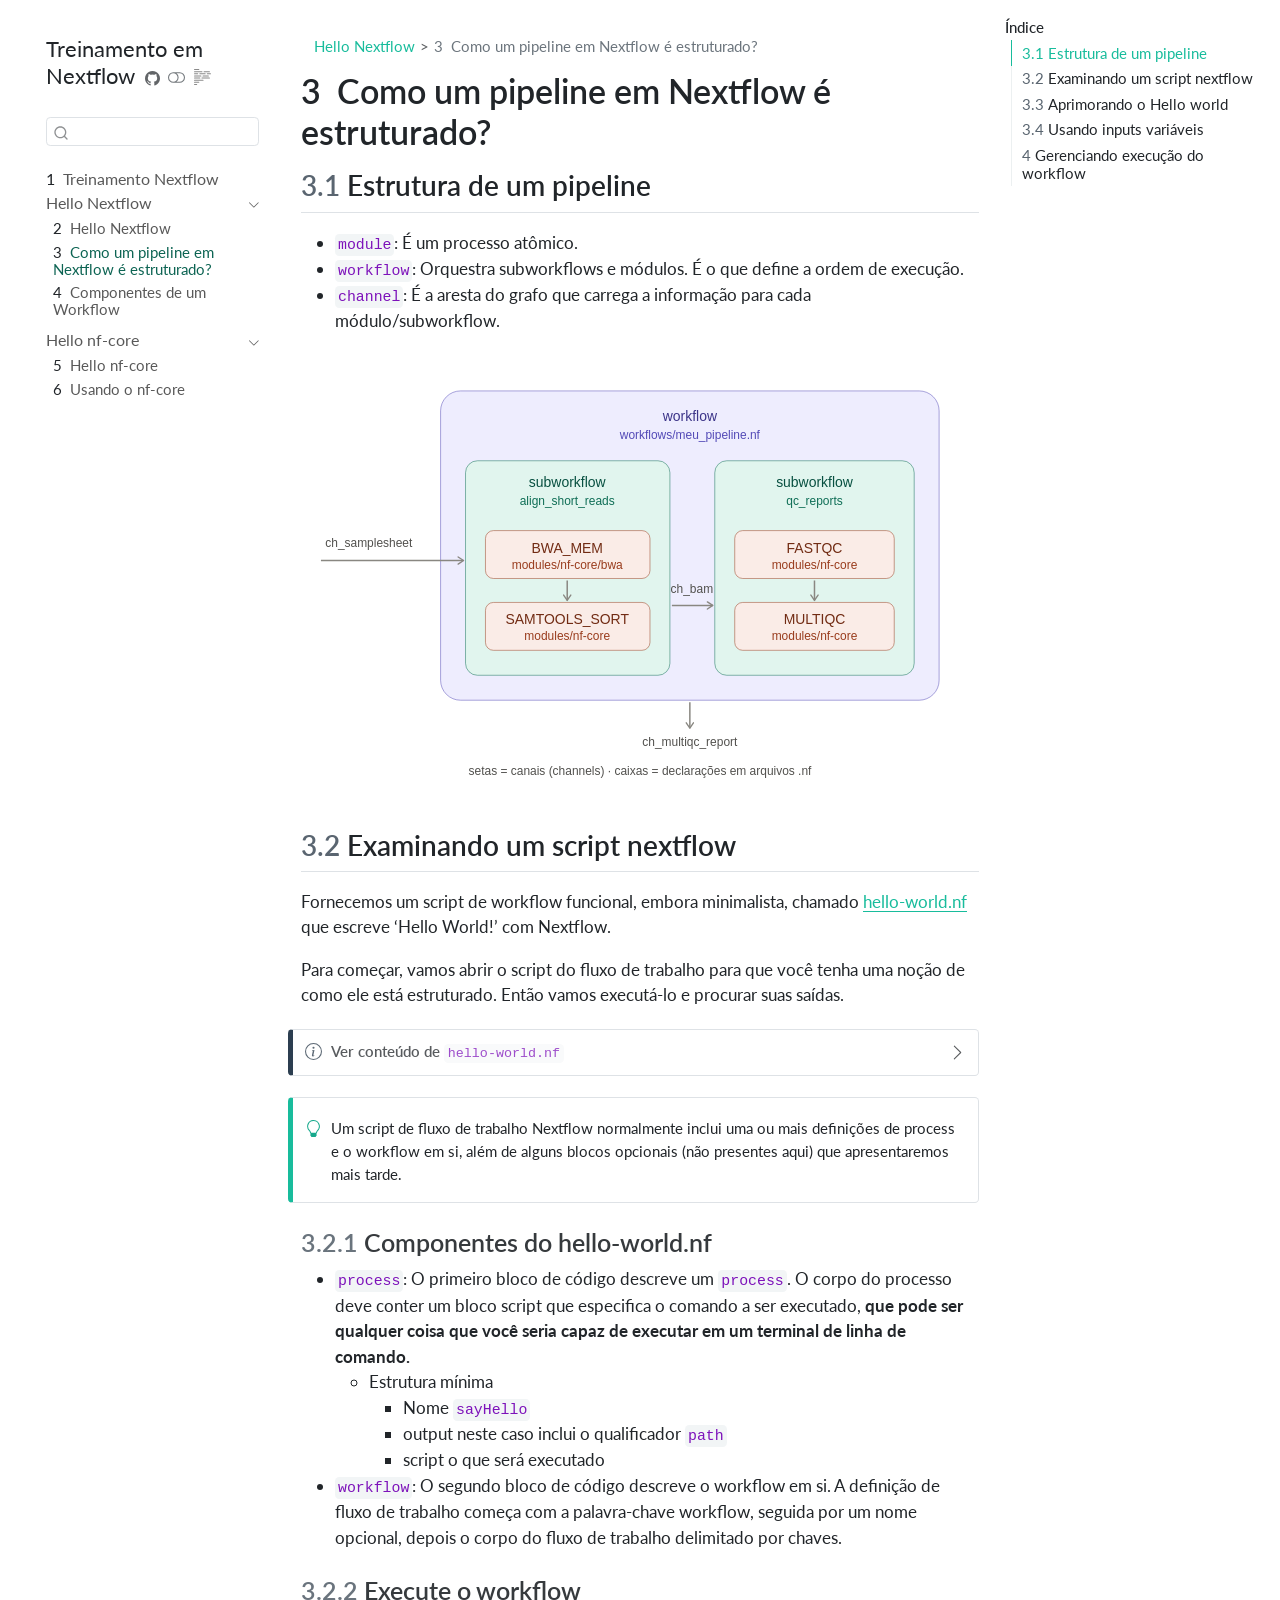
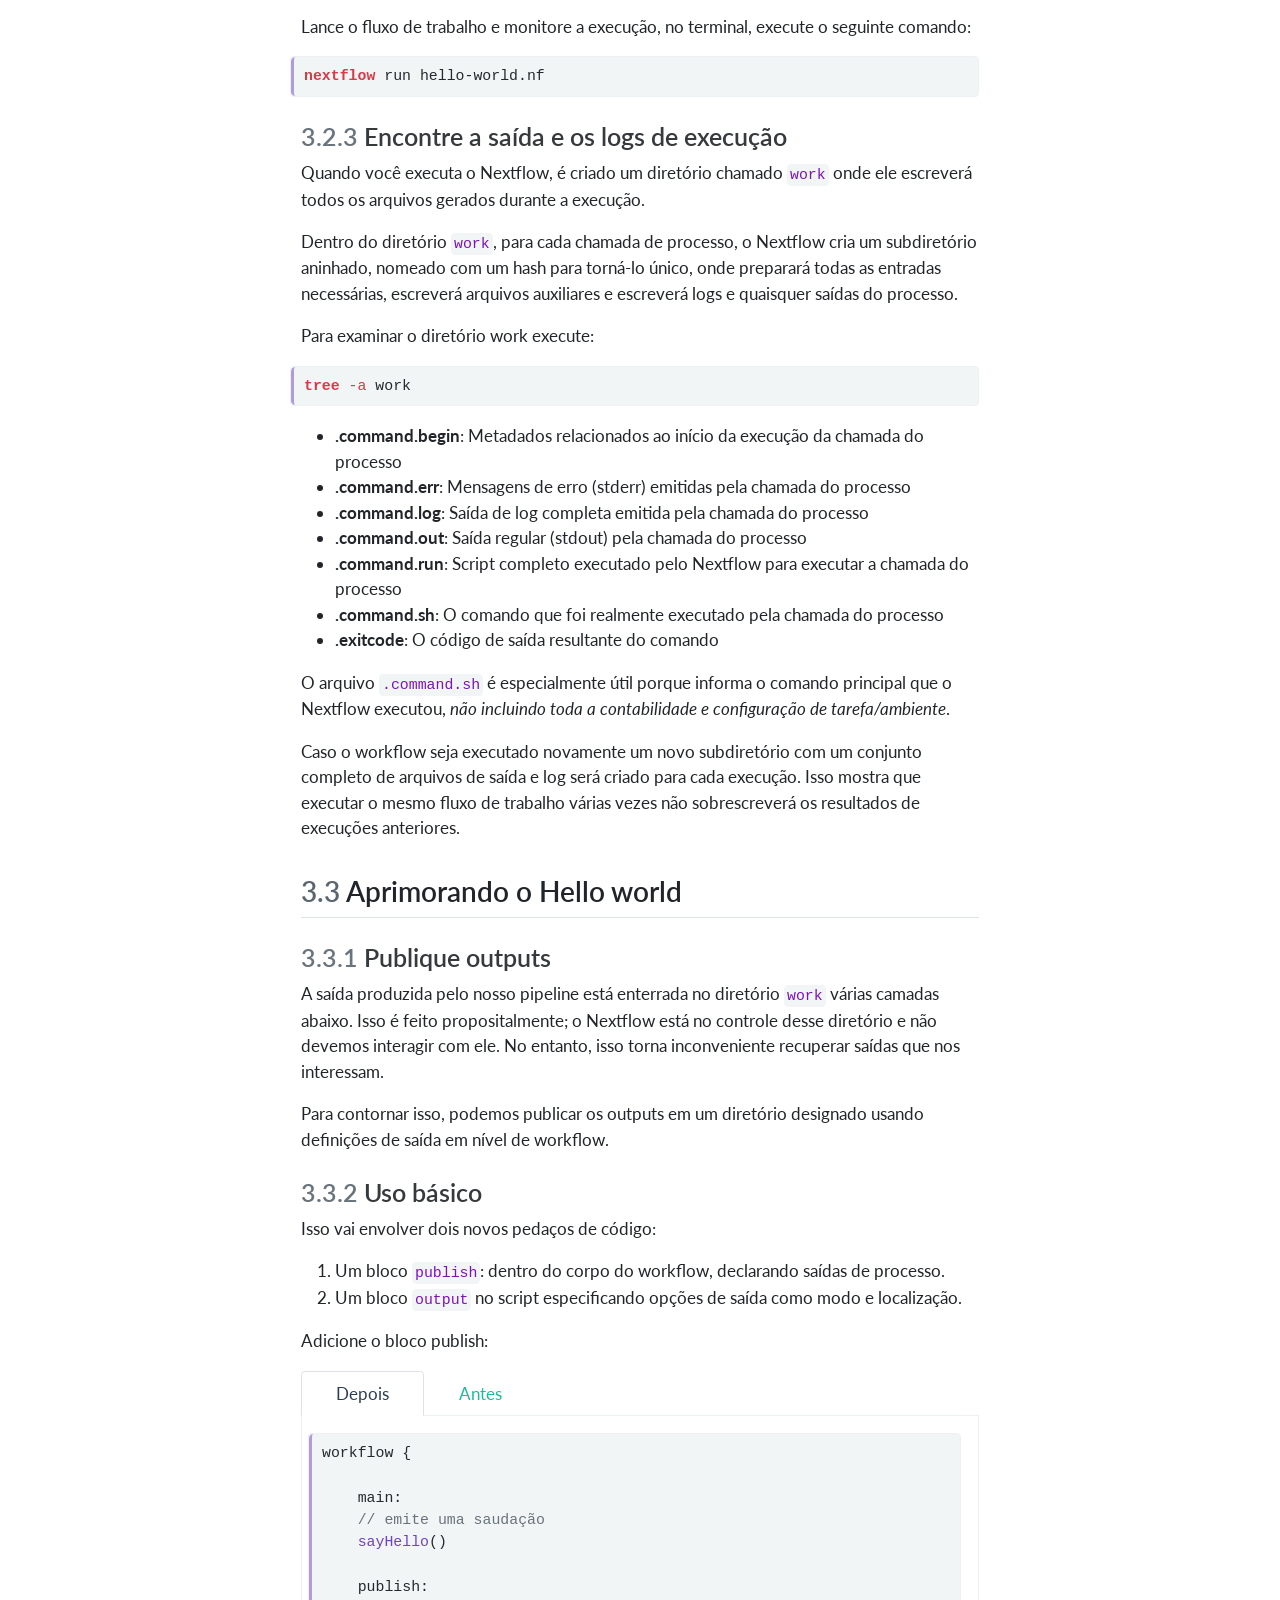
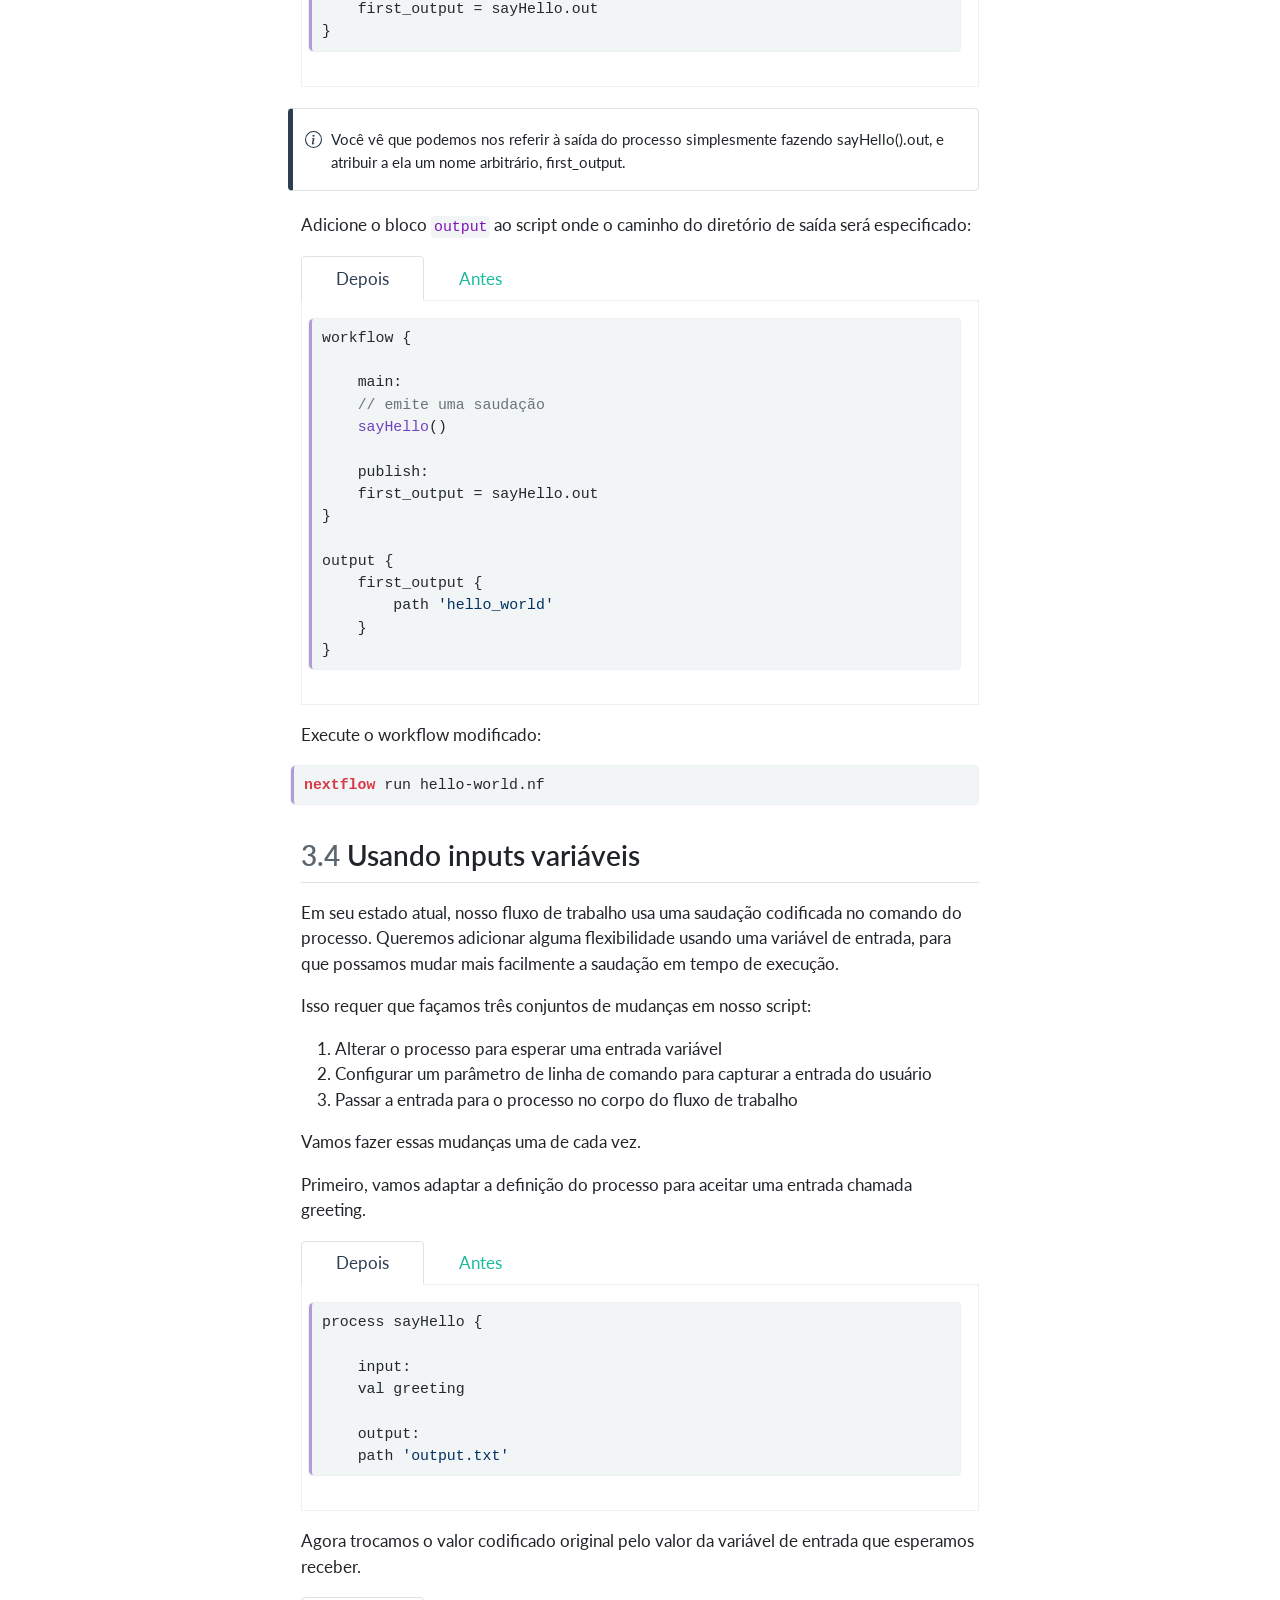
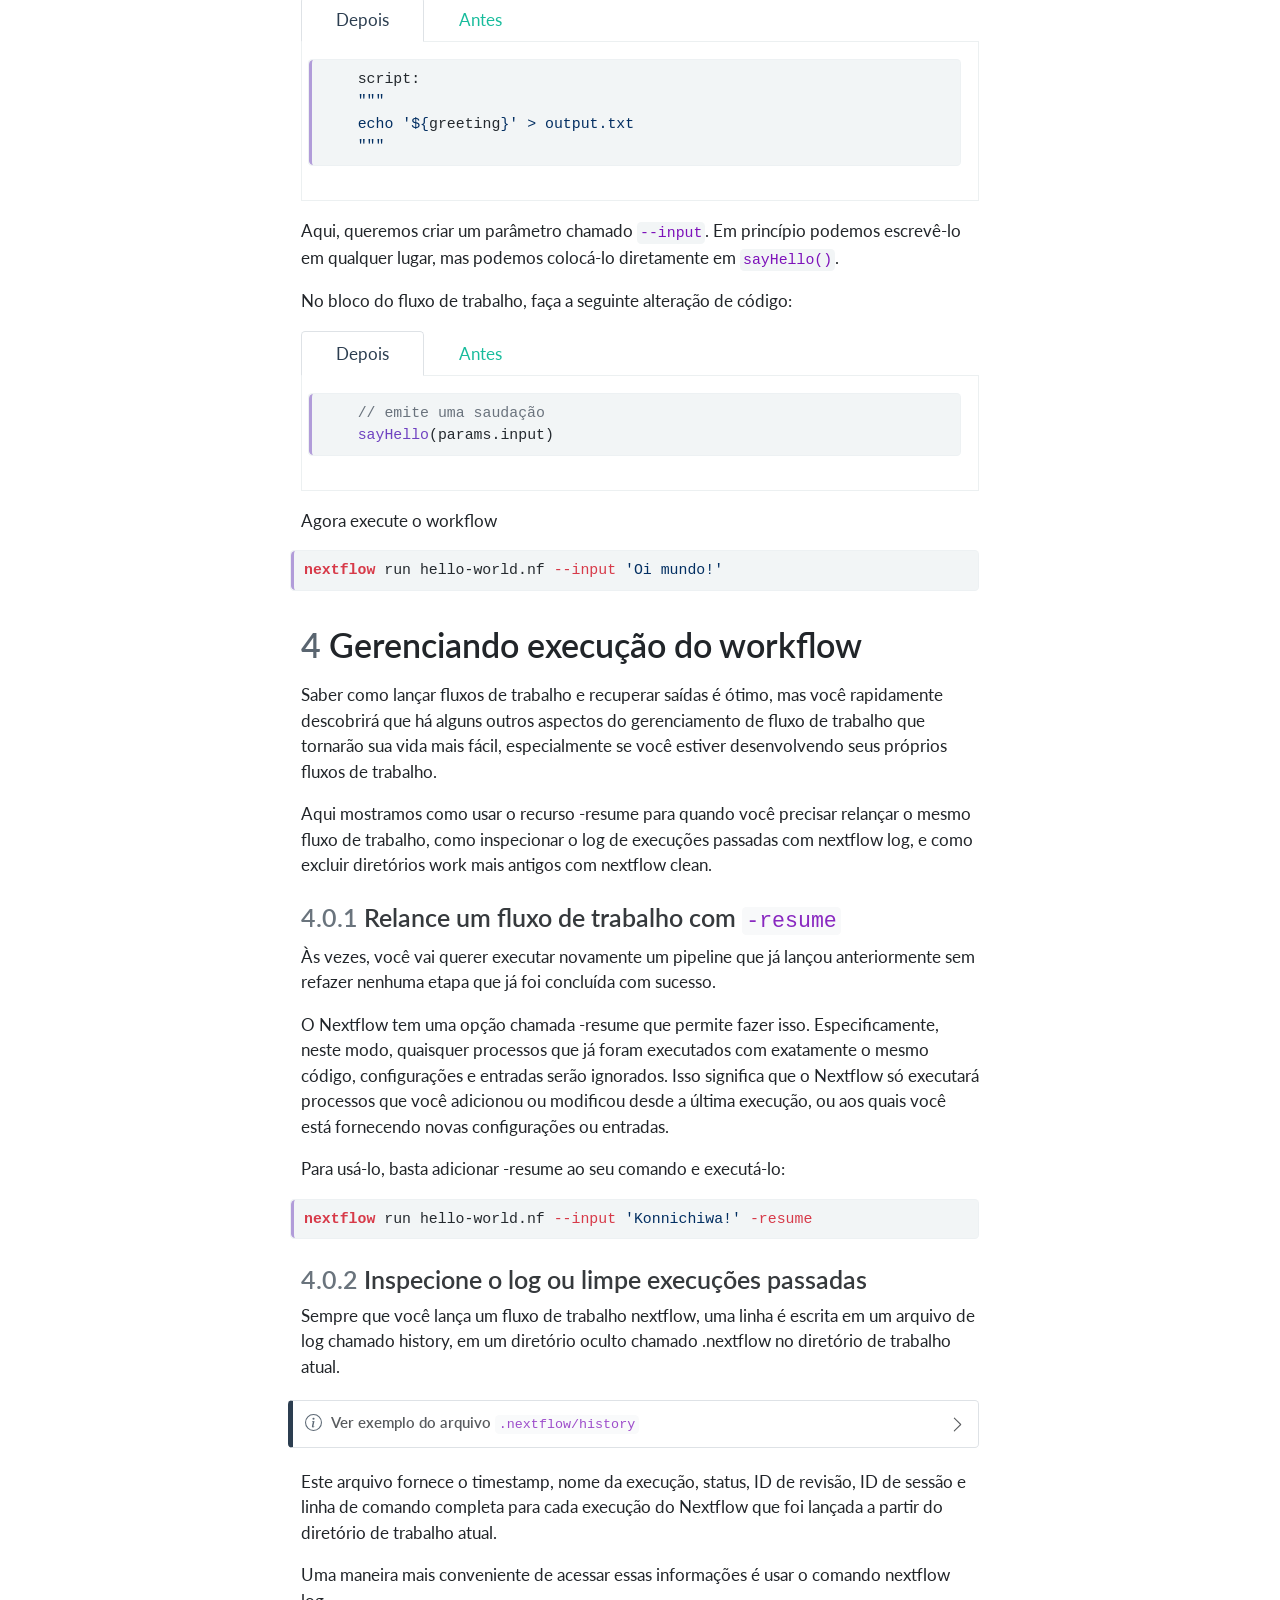
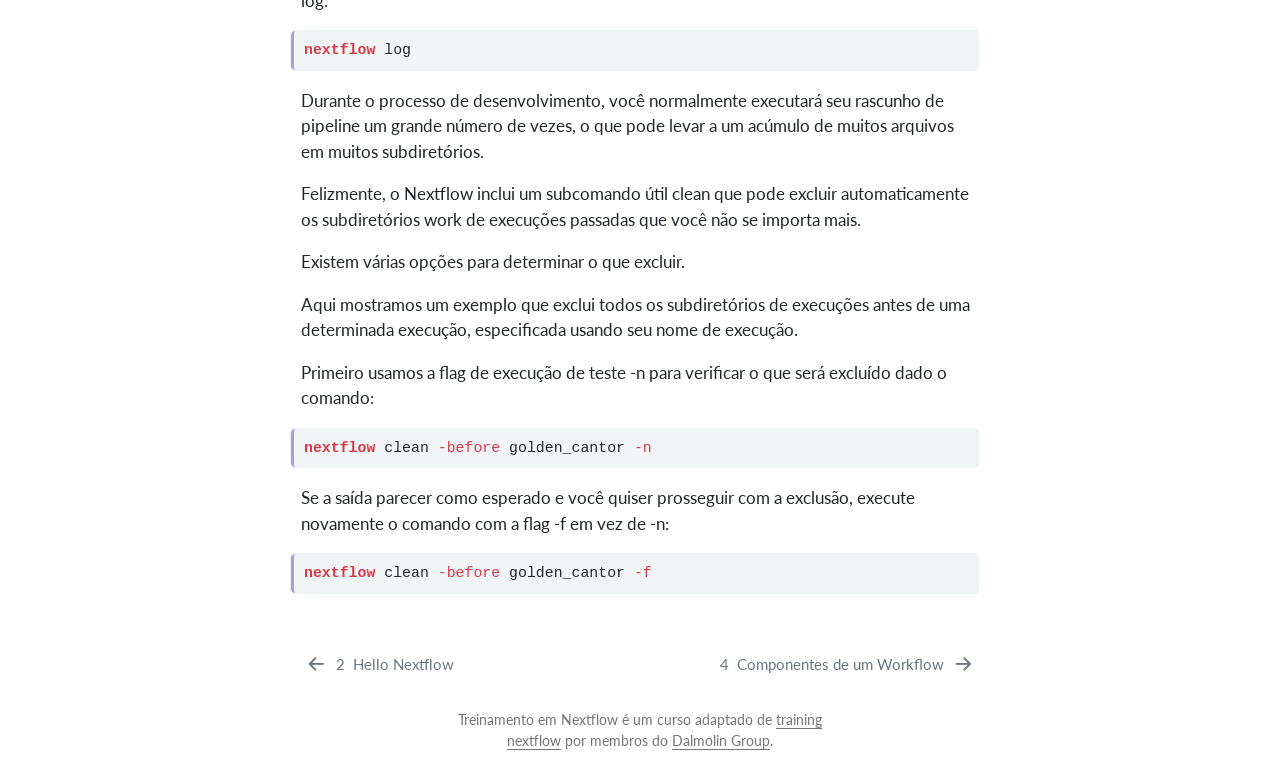
==== commit 2d7ca587: "Built site for gh-pages" ====
--- a/01_2_hello_nextflow.html
+++ b/01_2_hello_nextflow.html
@@ -85,9 +85,9 @@
 <link href="site_libs/quarto-html/quarto-syntax-highlighting-bb62276ab45c84d9efd712f51ff97b5a.css" rel="stylesheet" class="quarto-color-scheme-extra" id="quarto-text-highlighting-styles">
 <script src="site_libs/bootstrap/bootstrap.min.js"></script>
 <link href="site_libs/bootstrap/bootstrap-icons.css" rel="stylesheet">
-<link href="site_libs/bootstrap/bootstrap-d132114d4b10ad95e4942235b6d008bb.min.css" rel="stylesheet" append-hash="true" class="quarto-color-scheme" id="quarto-bootstrap" data-mode="light">
-<link href="site_libs/bootstrap/bootstrap-dark-146eb0c6646dbe20be96f61bd013ac73.min.css" rel="stylesheet" append-hash="true" class="quarto-color-scheme quarto-color-alternate" id="quarto-bootstrap" data-mode="dark">
-<link href="site_libs/bootstrap/bootstrap-d132114d4b10ad95e4942235b6d008bb.min.css" rel="stylesheet" append-hash="true" class="quarto-color-scheme-extra" id="quarto-bootstrap" data-mode="light">
+<link href="site_libs/bootstrap/bootstrap-a050de4d34cf3eeddbf44f5952d7ca52.min.css" rel="stylesheet" append-hash="true" class="quarto-color-scheme" id="quarto-bootstrap" data-mode="light">
+<link href="site_libs/bootstrap/bootstrap-dark-06fa1cc2e77318c549d18d97d1bcbb19.min.css" rel="stylesheet" append-hash="true" class="quarto-color-scheme quarto-color-alternate" id="quarto-bootstrap" data-mode="dark">
+<link href="site_libs/bootstrap/bootstrap-a050de4d34cf3eeddbf44f5952d7ca52.min.css" rel="stylesheet" append-hash="true" class="quarto-color-scheme-extra" id="quarto-bootstrap" data-mode="light">
 <script id="quarto-search-options" type="application/json">{
   "location": "sidebar",
   "copy-button": false,
@@ -370,8 +370,14 @@
       <ul id="quarto-sidebar-section-2" class="collapse list-unstyled sidebar-section depth1 show">  
           <li class="sidebar-item">
   <div class="sidebar-item-container"> 
-  <a href="./02_hello_nf-core.html" class="sidebar-item-text sidebar-link">
+  <a href="./02_1_hello_nf-core.html" class="sidebar-item-text sidebar-link">
  <span class="menu-text"><span class="chapter-number">5</span>&nbsp; <span class="chapter-title">Hello nf-core</span></span></a>
+  </div>
+</li>
+          <li class="sidebar-item">
+  <div class="sidebar-item-container"> 
+  <a href="./02_2_hello_nf-core.html" class="sidebar-item-text sidebar-link">
+ <span class="menu-text"><span class="chapter-number">6</span>&nbsp; <span class="chapter-title">Usando o nf-core</span></span></a>
   </div>
 </li>
       </ul>
